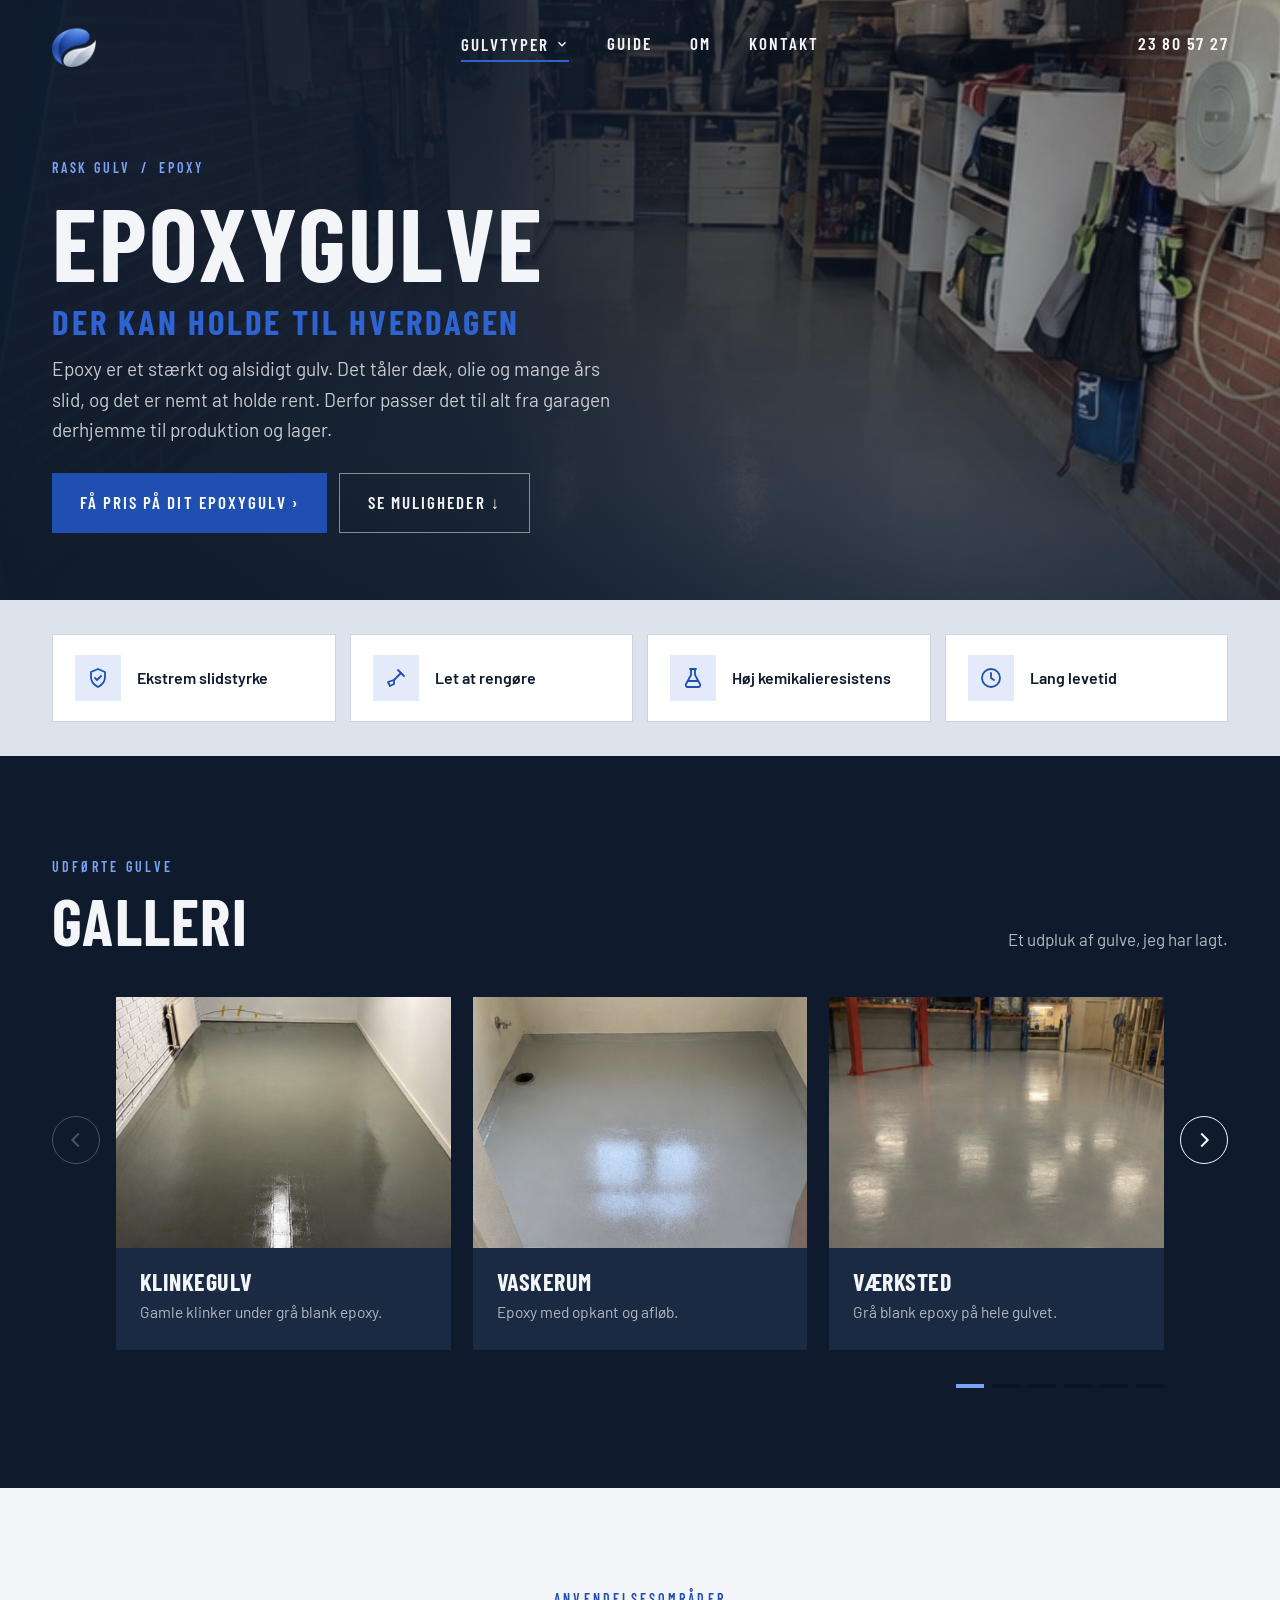
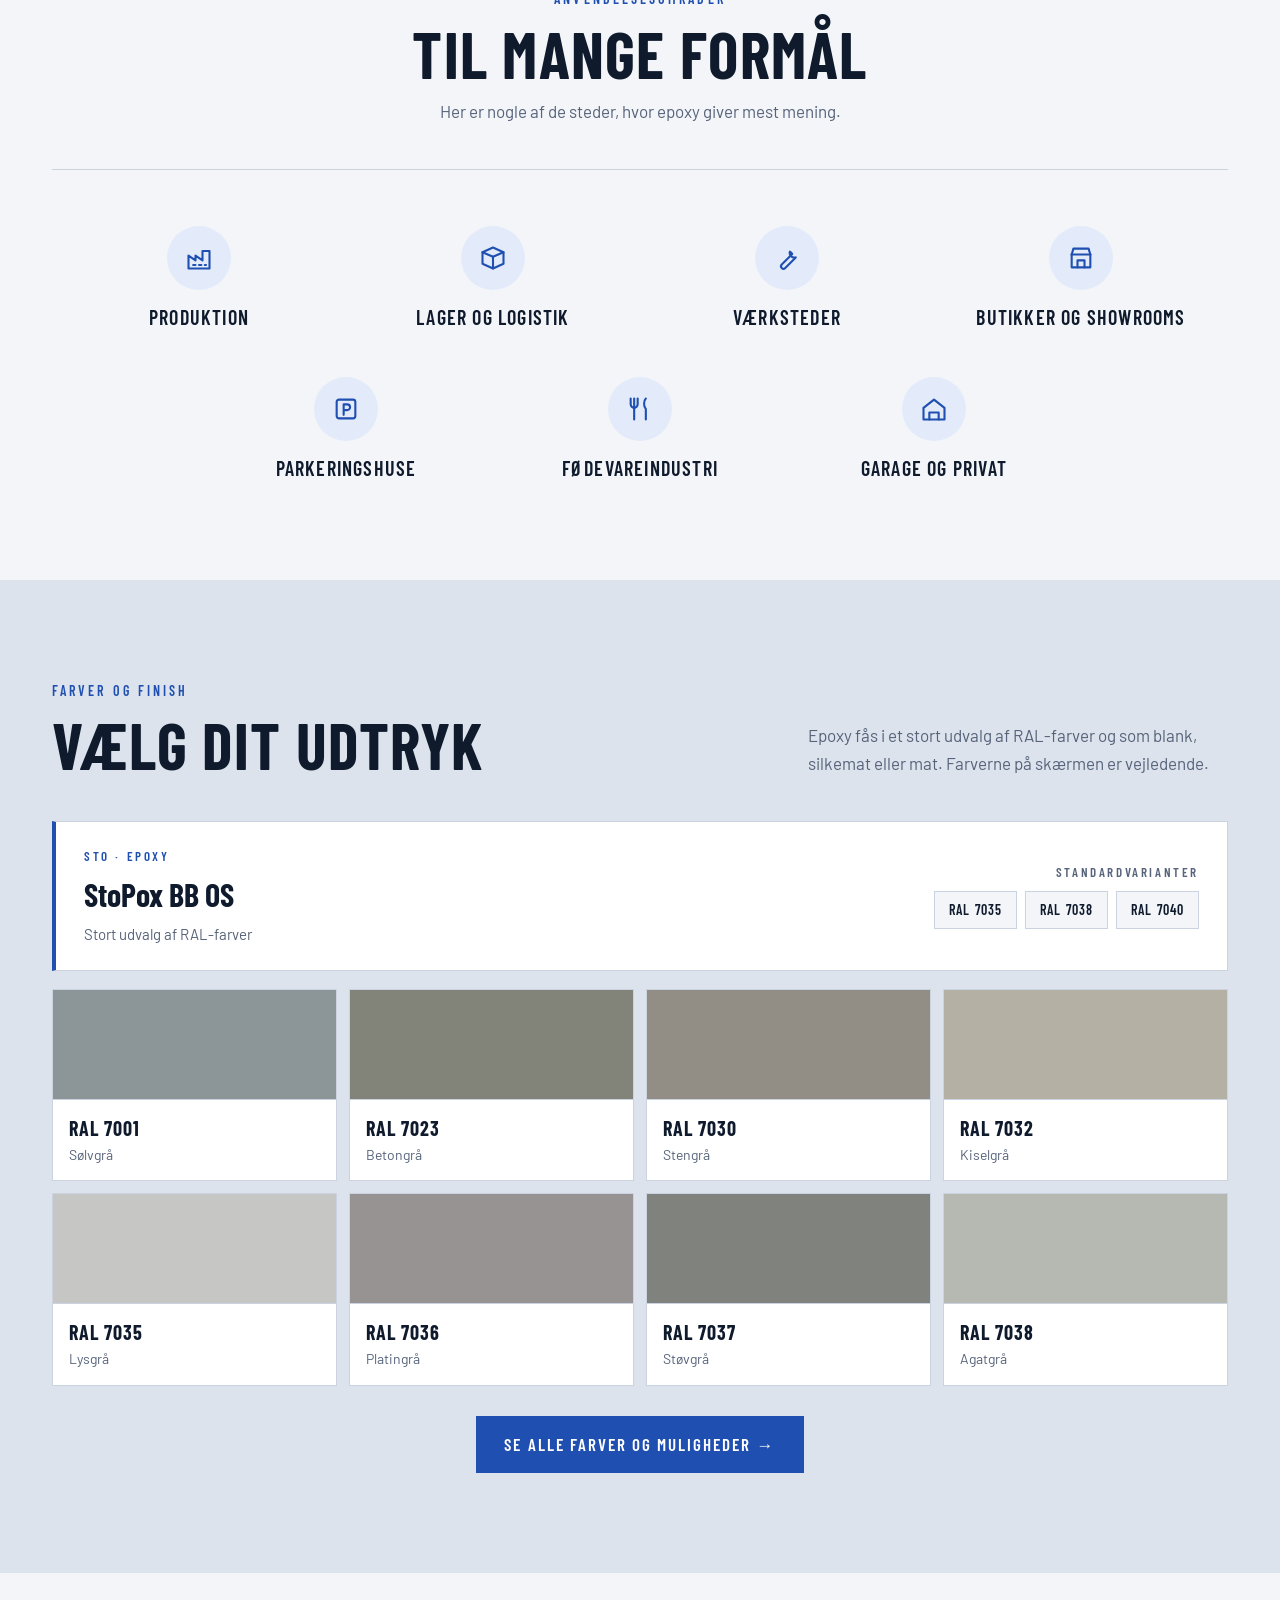
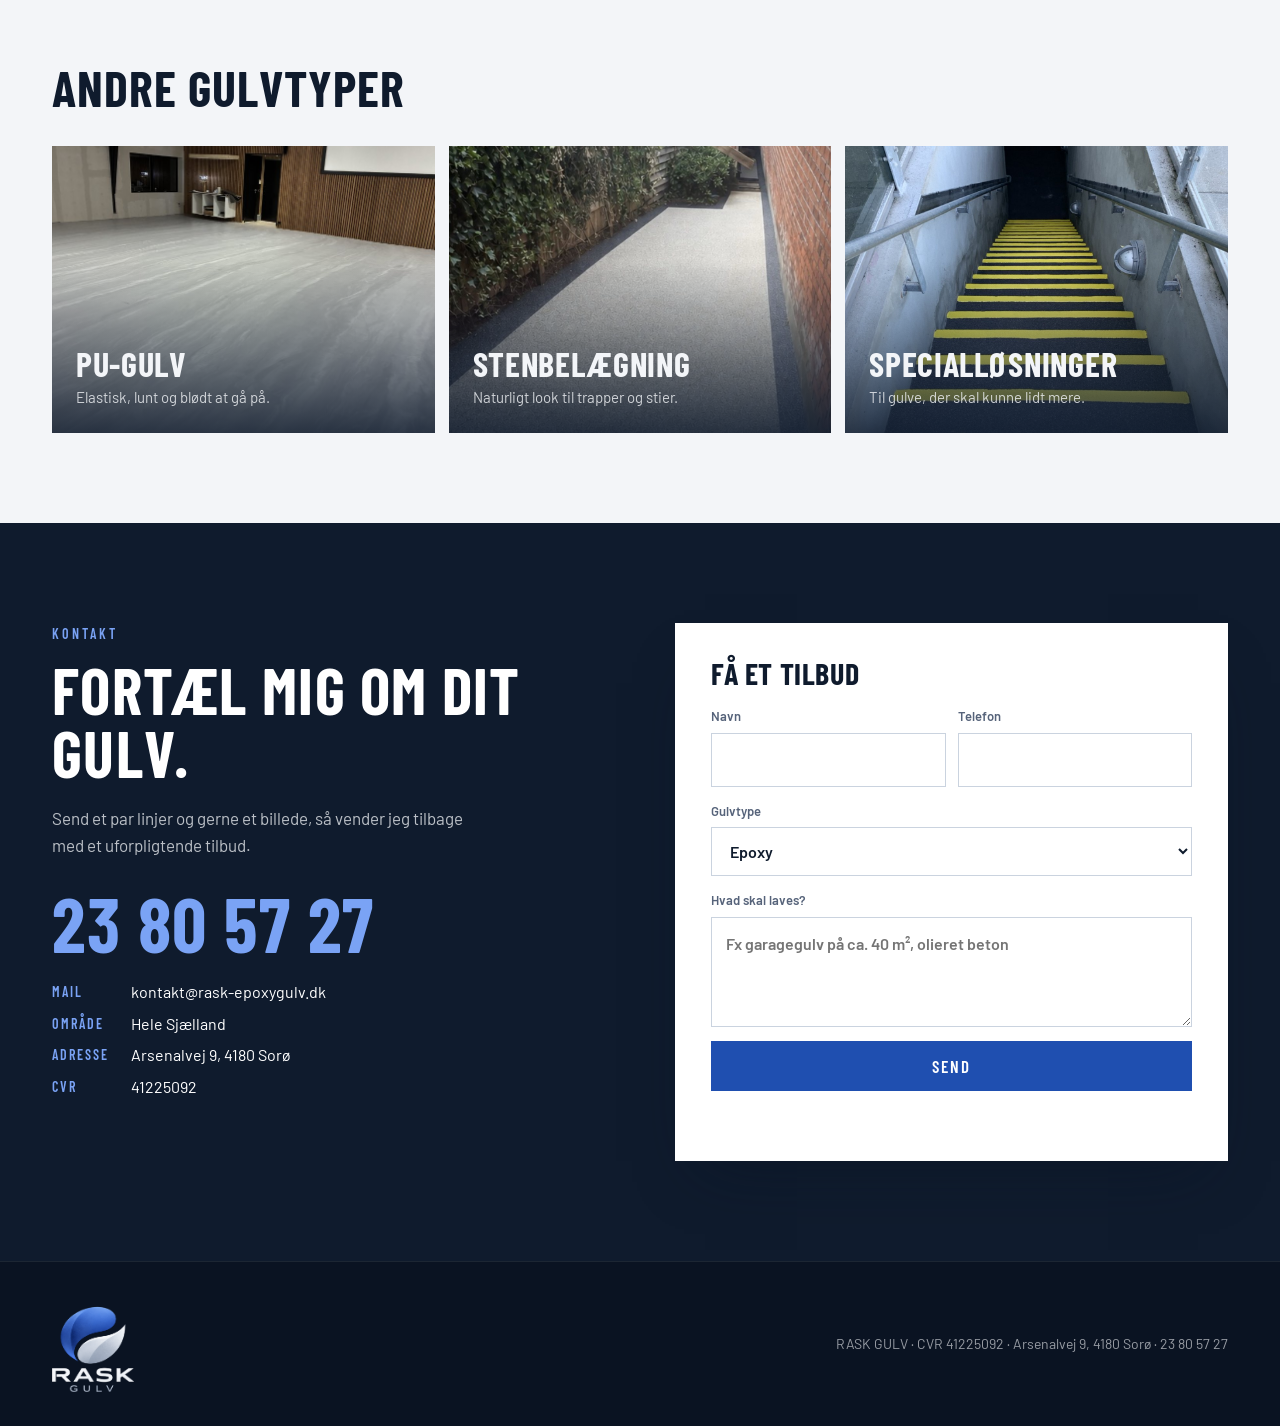
==== epoxy.html @ 0fd966d1 "first commit" ====
<!doctype html>
<html lang="da">
<head>
<meta charset="utf-8">
<meta name="viewport" content="width=device-width, initial-scale=1, viewport-fit=cover">
<title>Epoxy | RASK GULV</title>
<meta name="description" content="Epoxy fra RASK GULV. Hårdt, fugefrit og nemt at holde rent.">
<link rel="preconnect" href="https://fonts.googleapis.com"><link rel="preconnect" href="https://fonts.gstatic.com" crossorigin>
<link rel="stylesheet" href="https://fonts.googleapis.com/css2?family=Barlow+Condensed:wght@500;600;700&family=Barlow:wght@400;500;600;700&display=swap">
<link rel="icon" href="favicon/favicon.ico" sizes="any">
<link rel="icon" type="image/png" href="favicon/favicon.png">
<link rel="apple-touch-icon" href="favicon/apple-touch-icon.png">
<link rel="stylesheet" href="style.css">
</head>
<body id="top">
<header class="phead"><div class="bg" style="background-image:url(img/garage2-efter.jpg);background-position:center 60%"></div><div class="mark"><div class="wrap"><a class="lg" href="index.html" aria-label="RASK GULV, forside"><img src="img/logo-mark.png" alt="RASK GULV"></a>
<nav class="topnav" aria-label="Hovedmenu"><div class="dd"><button class="dd-btn on" aria-expanded="false" aria-haspopup="true">Gulvtyper <svg viewBox="0 0 24 24" width="14" height="14" fill="none" stroke="currentColor" stroke-width="2.4" aria-hidden="true"><path d="M6 9l6 6 6-6"/></svg></button><div class="dd-menu"><a class="on" href="epoxy.html"><span style="background-image:url(img/hero.jpg)"></span><b>Epoxy</b><small>Hårdt, fugefrit og nemt at holde rent.</small></a><a href="pu-gulv.html"><span style="background-image:url(img/pu.jpg)"></span><b>PU-gulv</b><small>Elastisk, lunt og blødt at gå på.</small></a><a href="stenbelaegning.html"><span style="background-image:url(img/st6.jpg)"></span><b>Stenbelægning</b><small>Naturligt look til trapper og stier.</small></a><a href="speciallosninger.html"><span style="background-image:url(img/sp4.jpg)"></span><b>Specialløsninger</b><small>Til gulve, der skal kunne lidt mere.</small></a></div></div><a href="gulvguide.html">Guide</a><a href="om.html">Om</a><a href="kontakt.html">Kontakt</a></nav>
<div class="right"><a class="tel" href="tel:23805727">23 80 57 27</a><button class="burger" aria-label="Åbn menu" aria-expanded="false"><i></i><i></i><i></i></button></div></div></div>
<div class="wrap"><div class="crumb"><a href="index.html">RASK GULV</a><span>/</span><span>Epoxy</span></div>
<h1>Epoxygulve<span>Der kan holde til hverdagen</span></h1>
<p>Epoxy er et stærkt og alsidigt gulv. Det tåler dæk, olie og mange års slid, og det er nemt at holde rent. Derfor passer det til alt fra garagen derhjemme til produktion og lager.</p>
<div class="ctas"><a href="kontakt.html" class="btn btn-rust">Få pris på dit epoxygulv ›</a><a href="#muligheder" class="btn btn-line">Se muligheder ↓</a></div>
</div></header>
<section class="feat"><div class="wrap"><div class="grid"><div class="f"><span class="ico"><svg viewBox="0 0 24 24" fill="none" stroke="currentColor" stroke-width="1.8" stroke-linecap="round" stroke-linejoin="round" aria-hidden="true"><path d="M12 3l7 3v5c0 4.5-3 8-7 10-4-2-7-5.5-7-10V6z"/><path d="M9 12l2 2 4-4"/></svg></span><b>Ekstrem slidstyrke</b></div><div class="f"><span class="ico"><svg viewBox="0 0 24 24" fill="none" stroke="currentColor" stroke-width="1.8" stroke-linecap="round" stroke-linejoin="round" aria-hidden="true"><path d="M14 4l6 6"/><path d="M17 7l-7 7"/><path d="M10 14l-6 2 2 4 4-2z"/></svg></span><b>Let at rengøre</b></div><div class="f"><span class="ico"><svg viewBox="0 0 24 24" fill="none" stroke="currentColor" stroke-width="1.8" stroke-linecap="round" stroke-linejoin="round" aria-hidden="true"><path d="M9 3h6"/><path d="M10 3v6l-5 9a2 2 0 0 0 2 3h10a2 2 0 0 0 2-3l-5-9V3"/><path d="M7.5 15h9"/></svg></span><b>Høj kemikalieresistens</b></div><div class="f"><span class="ico"><svg viewBox="0 0 24 24" fill="none" stroke="currentColor" stroke-width="1.8" stroke-linecap="round" stroke-linejoin="round" aria-hidden="true"><circle cx="12" cy="12" r="9"/><path d="M12 7v5l3 2"/></svg></span><b>Lang levetid</b></div></div></div></section>
<section class="sec dark" data-carousel>
<div class="wrap">
<div class="sec-head"><div><div class="label">Udførte gulve</div><h2>Galleri</h2></div><p>Et udpluk af gulve, jeg har lagt.</p></div>
<div class="carousel"><button class="arr prev side" aria-label="Forrige"><svg viewBox="0 0 24 24" fill="none" stroke="currentColor" stroke-width="2.2" aria-hidden="true"><path d="M15 5l-7 7 7 7"/></svg></button><div class="track"><article class="card"><div class="ph" style="background-image:url(img/ep1.jpg)"></div><div class="body"><h3>Klinkegulv</h3><p>Gamle klinker under grå blank epoxy.</p></div></article><article class="card"><div class="ph" style="background-image:url(img/ep7.jpg)"></div><div class="body"><h3>Vaskerum</h3><p>Epoxy med opkant og afløb.</p></div></article><article class="card"><div class="ph" style="background-image:url(img/ep3.jpg)"></div><div class="body"><h3>Værksted</h3><p>Grå blank epoxy på hele gulvet.</p></div></article><article class="card"><div class="ph" style="background-image:url(img/ep4.jpg)"></div><div class="body"><h3>Servicegrav</h3><p>Blank epoxy helt ind til kanten.</p></div></article><article class="card"><div class="ph" style="background-image:url(img/ep5.jpg)"></div><div class="body"><h3>Mindre rum</h3><p>Lys grå epoxy fra væg til væg.</p></div></article><article class="card"><div class="ph" style="background-image:url(img/ep6.jpg)"></div><div class="body"><h3>Garage</h3><p>Rå beton blev til grå epoxy.</p></div></article><article class="card"><div class="ph" style="background-image:url(img/ep8.jpg)"></div><div class="body"><h3>Værksted</h3><p>Slidt gulv, nu i rød epoxy.</p></div></article><article class="card"><div class="ph" style="background-image:url(img/epoxy-rod.jpg)"></div><div class="body"><h3>Rød epoxy</h3><p>Kraftig farve med nedsænkede riste.</p></div></article></div><button class="arr next side" aria-label="Næste"><svg viewBox="0 0 24 24" fill="none" stroke="currentColor" stroke-width="2.2" aria-hidden="true"><path d="M9 5l7 7-7 7"/></svg></button></div>
<div class="car-nav"><span></span><div class="dots"></div></div>
</div></section>
<section class="sec paper" id="muligheder"><div class="wrap">
<div class="sec-head"><div><div class="label">Anvendelsesområder</div><h2>Til mange formål</h2></div><p>Her er nogle af de steder, hvor epoxy giver mest mening.</p></div>
<div class="uses"><div class="use"><span class="ico"><svg viewBox="0 0 24 24" fill="none" stroke="currentColor" stroke-width="1.8" stroke-linecap="round" stroke-linejoin="round" aria-hidden="true"><path d="M3 21V10l6 4v-4l6 4V6h6v15z"/><path d="M7 18h2M12 18h2M17 18h1"/></svg></span><b>Produktion</b></div><div class="use"><span class="ico"><svg viewBox="0 0 24 24" fill="none" stroke="currentColor" stroke-width="1.8" stroke-linecap="round" stroke-linejoin="round" aria-hidden="true"><path d="M3 7l9-4 9 4v10l-9 4-9-4z"/><path d="M3 7l9 4 9-4"/><path d="M12 11v10"/></svg></span><b>Lager og logistik</b></div><div class="use"><span class="ico"><svg viewBox="0 0 24 24" fill="none" stroke="currentColor" stroke-width="1.8" stroke-linecap="round" stroke-linejoin="round" aria-hidden="true"><path d="M14.5 6.5a4 4 0 0 0 5 5l-9 9a2.1 2.1 0 0 1-3-3l9-9a4 4 0 0 0-2-2z"/></svg></span><b>Værksteder</b></div><div class="use"><span class="ico"><svg viewBox="0 0 24 24" fill="none" stroke="currentColor" stroke-width="1.8" stroke-linecap="round" stroke-linejoin="round" aria-hidden="true"><path d="M4 9l1.5-5h13L20 9"/><path d="M4 9v11h16V9"/><path d="M4 9h16"/><path d="M9 20v-6h6v6"/></svg></span><b>Butikker og showrooms</b></div><div class="use"><span class="ico"><svg viewBox="0 0 24 24" fill="none" stroke="currentColor" stroke-width="1.8" stroke-linecap="round" stroke-linejoin="round" aria-hidden="true"><rect x="4" y="4" width="16" height="16" rx="2"/><path d="M10 17V8h3a2.5 2.5 0 0 1 0 5h-3"/></svg></span><b>Parkeringshuse</b></div><div class="use"><span class="ico"><svg viewBox="0 0 24 24" fill="none" stroke="currentColor" stroke-width="1.8" stroke-linecap="round" stroke-linejoin="round" aria-hidden="true"><path d="M7 3v18"/><path d="M4 3v5a3 3 0 0 0 6 0V3"/><path d="M17 3c-2 2-2 7 0 9v9"/></svg></span><b>Fødevareindustri</b></div><div class="use"><span class="ico"><svg viewBox="0 0 24 24" fill="none" stroke="currentColor" stroke-width="1.8" stroke-linecap="round" stroke-linejoin="round" aria-hidden="true"><path d="M3 11l9-7 9 7v10H3z"/><path d="M8 21v-6h8v6"/></svg></span><b>Garage og privat</b></div></div>
</div></section>
<section class="sec concrete farve-teaser"><div class="wrap">
<div class="sec-head"><div><div class="label">Farver og finish</div><h2>Vælg dit udtryk</h2></div><p>Epoxy fås i et stort udvalg af RAL-farver og som blank, silkemat eller mat. Farverne på skærmen er vejledende.</p></div>
<div class="sysbox"><div><small>Sto · epoxy</small><h4>StoPox BB OS</h4><p>Stort udvalg af RAL-farver</p></div><div class="sysbox-r"><small>Standardvarianter</small><div class="chips"><span class="pill">RAL 7035</span><span class="pill">RAL 7038</span><span class="pill">RAL 7040</span></div></div></div><div class="ral"><div class="rc"><span style="background:#8C9597"></span><b>RAL 7001</b><small>Sølvgrå</small></div><div class="rc"><span style="background:#82847A"></span><b>RAL 7023</b><small>Betongrå</small></div><div class="rc"><span style="background:#928E86"></span><b>RAL 7030</b><small>Stengrå</small></div><div class="rc"><span style="background:#B4B0A3"></span><b>RAL 7032</b><small>Kiselgrå</small></div><div class="rc"><span style="background:#C6C7C4"></span><b>RAL 7035</b><small>Lysgrå</small></div><div class="rc"><span style="background:#979392"></span><b>RAL 7036</b><small>Platingrå</small></div><div class="rc"><span style="background:#80827E"></span><b>RAL 7037</b><small>Støvgrå</small></div><div class="rc"><span style="background:#B6B8B2"></span><b>RAL 7038</b><small>Agatgrå</small></div></div>
<div class="more-wrap"><a class="btn btn-rust" href="gulvguide.html#f-epoxy">Se alle farver og muligheder →</a></div>
</div></section>
<section class="others"><div class="wrap"><h2>Andre gulvtyper</h2><div class="tgrid"><a class="t" href="pu-gulv.html"><div class="bg" style="background-image:url(img/pu.jpg)"></div><h3>PU-gulv</h3><p>Elastisk, lunt og blødt at gå på.</p></a><a class="t" href="stenbelaegning.html"><div class="bg" style="background-image:url(img/st6.jpg)"></div><h3>Stenbelægning</h3><p>Naturligt look til trapper og stier.</p></a><a class="t" href="speciallosninger.html"><div class="bg" style="background-image:url(img/sp4.jpg)"></div><h3>Specialløsninger</h3><p>Til gulve, der skal kunne lidt mere.</p></a></div></div></section>
<section class="contact" id="kontakt">
  <div class="wrap">
    <div>
      <div class="label">Kontakt</div>
      <h2>Fortæl mig om dit gulv.</h2>
      <p style="color:var(--muted);max-width:440px">Send et par linjer og gerne et billede, så vender jeg tilbage med et uforpligtende tilbud.</p>
      <a class="phone" href="tel:23805727">23 80 57 27</a>
      <dl>
        <dt>Mail</dt><dd>kontakt@rask-epoxygulv.dk</dd>
        <dt>Område</dt><dd>Hele Sjælland</dd>
        <dt>Adresse</dt><dd>Arsenalvej 9, 4180 Sorø</dd>
        <dt>CVR</dt><dd>41225092</dd>
      </dl>
    </div>
    <form data-demo>
<h3>Få et tilbud</h3>
<div class="row"><label for="f-n">Navn<input id="f-n" autocomplete="name"></label><label for="f-t">Telefon<input id="f-t" type="tel" autocomplete="tel"></label></div>
<label for="f-g">Gulvtype<select id="f-g"><option>Epoxy</option><option>PU-gulv</option><option>Stenbelægning</option><option>Specialløsning</option><option>Ved ikke endnu</option></select></label>
<label for="f-d">Hvad skal laves?<textarea id="f-d" placeholder="Fx garagegulv på ca. 40 m², olieret beton"></textarea></label>
<button class="btn btn-rust" type="submit">Send</button>
<p class="note" aria-live="polite" style="font-size:14px;color:var(--rust);min-height:20px"></p>
</form>
  </div>
</section><div class="lb" hidden><button type="button" class="lb-x" aria-label="Luk">×</button><figure><img alt=""><figcaption></figcaption></figure></div>
<footer><div class="wrap"><a href="#top" aria-label="Til toppen"><img src="img/logo-full.png" alt="RASK GULV"></a><span>RASK GULV · CVR 41225092 · Arsenalvej 9, 4180 Sorø · 23 80 57 27</span></div></footer>
<script src="script.js"></script>
</body>
</html>
---- style.css ----
:root{
  --graphite:#0F1B2D; --graphite-2:#1A2A42; --concrete:#DCE3EC; --paper:#F3F5F8;
  --rust:#1F4FB0; --rust-2:#7AA3F5; --ink:#0F1B2D; --muted:#56637A; --line:#CAD3DF;
  --display:"Barlow Condensed","Arial Narrow",sans-serif; --sans:"Barlow",system-ui,-apple-system,sans-serif;
}
*{box-sizing:border-box;margin:0;padding:0}
html{scroll-behavior:smooth}
body{font-family:var(--sans);color:var(--ink);background:var(--paper);line-height:1.6;font-size:17px;-webkit-font-smoothing:antialiased}
a{color:inherit;text-decoration:none}
img{display:block;max-width:100%}
.wrap{max-width:1240px;margin:0 auto;padding-inline:32px}
.label{font-family:var(--display);font-weight:600;font-size:14px;letter-spacing:.22em;text-transform:uppercase;color:var(--rust)}
h1,h2,h3{font-family:var(--display);font-weight:700;text-transform:uppercase;letter-spacing:.02em;line-height:.98}
h2{font-size:clamp(40px,5vw,64px)}
.btn{display:inline-flex;align-items:center;gap:10px;padding:15px 28px;font-family:var(--display);font-weight:600;font-size:17px;letter-spacing:.12em;text-transform:uppercase;border:0;cursor:pointer;transition:background .2s,transform .2s}
.btn:hover{transform:translateY(-2px)}
.btn-rust{background:var(--rust);color:#fff}
.btn-rust:hover{background:#173F8F}
.btn-line{border:1.5px solid rgba(243,245,248,.5);color:var(--paper)}
.btn-dark{background:var(--graphite);color:var(--paper)}

/* HERO */
.mark{position:absolute;top:26px;left:0;right:0;z-index:5}
.mark .wrap{display:flex;justify-content:space-between;align-items:center}
.mark img{height:46px;width:auto}
.mark a.tel{color:var(--paper);font-family:var(--display);font-weight:600;font-size:18px;letter-spacing:.08em}
.hero{position:relative;min-height:720px;height:92vh;max-height:900px;background:var(--graphite);color:var(--paper);display:flex;align-items:flex-end;overflow:hidden}
.hero .bg{position:absolute;inset:0;background:url(img/hero.jpg) center 60%/cover}
.hero::after{content:"";position:absolute;inset:0;background:linear-gradient(0deg,rgba(15,27,45,.95) 0%,rgba(15,27,45,.55) 45%,rgba(15,27,45,.35) 100%)}
.hero>.wrap{position:relative;z-index:2;width:100%;padding-block:0 80px;display:grid;grid-template-columns:auto 1fr;gap:56px;align-items:end}
.hero .logo{width:210px;height:auto}
.hero h1{font-size:clamp(46px,6.2vw,88px);max-width:760px}
.hero h1 span{color:var(--rust-2)}
.hero p{margin:18px 0 32px;font-size:19px;color:rgba(243,245,248,.8);max-width:520px}
.ctas{display:flex;gap:12px;flex-wrap:wrap}

/* GULVTYPER */
.types{padding-block:100px 90px}
.types .head{display:flex;justify-content:space-between;align-items:end;gap:30px;margin-bottom:44px}
.types .head p{max-width:380px;color:var(--muted)}
.tgrid{display:grid;grid-template-columns:repeat(4,1fr);gap:14px}
.t{position:relative;aspect-ratio:3/4;overflow:hidden;background:var(--graphite-2);color:var(--paper);display:flex;flex-direction:column;justify-content:flex-end;padding:24px}
.t .bg{position:absolute;inset:0;background-size:cover;background-position:center;transition:transform .6s}
.t:hover .bg{transform:scale(1.05)}
.t::after{content:"";position:absolute;inset:0;background:linear-gradient(0deg,rgba(15,27,45,.85),rgba(15,27,45,0) 60%)}
.t>*:not(.bg){position:relative;z-index:2}
.t .n{font-family:var(--display);font-weight:600;color:var(--rust-2);font-size:15px;letter-spacing:.12em;margin-bottom:6px}
.t h3{font-size:34px}
.t p{font-size:15px;opacity:.8;margin-top:4px}
.t.missing{background:var(--graphite-2)}
.t.missing .flag{position:absolute;top:18px;left:18px;font-size:12px;font-weight:700;letter-spacing:.1em;text-transform:uppercase;color:var(--rust-2);border:1px solid var(--rust-2);padding:4px 8px}

/* FØR / EFTER */
.ba{background:var(--graphite);color:var(--paper);padding-block:100px}
.ba .head{display:flex;justify-content:space-between;align-items:end;gap:30px;margin-bottom:40px;flex-wrap:wrap}
.tabs{display:flex;gap:6px}
.tabs button{font-family:var(--display);font-weight:600;font-size:16px;letter-spacing:.12em;text-transform:uppercase;background:none;border:1.5px solid rgba(243,245,248,.25);color:var(--paper);padding:10px 20px;cursor:pointer}
.tabs button.on{background:var(--rust);border-color:var(--rust)}
.slider{position:relative;aspect-ratio:4/3;max-height:640px;width:100%;overflow:hidden;user-select:none;background:#111}
.slider img{position:absolute;inset:0;width:100%;height:100%;object-fit:cover}
.slider .after{clip-path:inset(0 0 0 var(--x,50%))}
.slider .bar{position:absolute;top:0;bottom:0;left:var(--x,50%);width:2px;background:var(--paper);transform:translateX(-1px);pointer-events:none}
.slider .knob{position:absolute;top:50%;left:var(--x,50%);width:54px;height:54px;border-radius:50%;background:var(--paper);transform:translate(-50%,-50%);display:grid;place-items:center;color:var(--graphite);pointer-events:none;font-weight:700}
.slider input{position:absolute;inset:0;width:100%;height:100%;opacity:0;cursor:ew-resize;margin:0}
.slider .tag{position:absolute;top:18px;font-family:var(--display);font-weight:600;letter-spacing:.18em;font-size:15px;background:rgba(15,27,45,.75);padding:6px 14px}
.slider .tag.l{left:18px}.slider .tag.r{right:18px;background:var(--rust)}
.ba .cap{display:flex;justify-content:space-between;gap:20px;margin-top:20px;color:rgba(243,245,248,.75);flex-wrap:wrap}
.ba .cap b{font-family:var(--display);font-size:22px;letter-spacing:.06em;text-transform:uppercase;color:var(--paper);font-weight:600}

/* OM */
.about{padding-block:110px}
.about .wrap{display:grid;grid-template-columns:1fr 1.1fr;gap:80px;align-items:center;max-width:1100px}
.about .photo{aspect-ratio:4/5;background:repeating-linear-gradient(135deg,#E6E3DD 0 14px,#DEDAD3 14px 28px);display:grid;place-items:center;color:var(--muted);font-weight:600;font-size:14px;letter-spacing:.1em;text-transform:uppercase}
.about h2{margin:14px 0 24px}
.about p{color:var(--muted);margin-bottom:16px;max-width:520px}
.about .close{font-family:var(--display);font-weight:600;font-size:26px;text-transform:uppercase;letter-spacing:.04em;color:var(--ink);margin-top:26px}

/* KONTAKT */
.contact{background:var(--concrete);padding-block:100px}
.contact .wrap{display:grid;grid-template-columns:1fr 1fr;gap:70px;align-items:start}
.contact h2{margin:14px 0 20px}
.contact .phone{display:block;font-family:var(--display);font-weight:700;font-size:clamp(48px,6vw,76px);color:var(--rust);letter-spacing:.02em;line-height:1;margin:26px 0 18px;user-select:all}
.contact dl{display:grid;grid-template-columns:auto 1fr;gap:6px 22px;font-size:16px}
.contact dt{font-family:var(--display);font-weight:600;letter-spacing:.14em;text-transform:uppercase;color:var(--muted);font-size:14px;padding-top:2px}
form{background:var(--paper);padding:36px;display:grid;gap:14px}
form h3{font-size:30px;margin-bottom:4px}
.row{display:grid;grid-template-columns:1fr 1fr;gap:12px}
label{font-size:13px;font-weight:600;display:grid;gap:6px;color:var(--muted)}
input,select,textarea{font:inherit;font-size:16px;padding:13px 14px;border:1.5px solid var(--line);background:#fff;color:var(--ink);border-radius:0}
textarea{min-height:110px;resize:vertical}
form .btn{justify-content:center}

footer{background:var(--graphite);color:rgba(243,245,248,.6);padding-block:34px;font-size:14px}
footer .wrap{display:flex;justify-content:space-between;align-items:center;gap:20px;flex-wrap:wrap}
footer img{height:54px;width:auto}

@media (max-width:980px){
  .hero .wrap{grid-template-columns:1fr;gap:28px}
  .hero .logo{width:140px}
  .tgrid{grid-template-columns:1fr 1fr}
  .about .wrap,.contact .wrap{grid-template-columns:1fr;gap:44px}
  .types .head{flex-direction:column;align-items:start}
}
@media (max-width:600px){
  .wrap{padding-inline:18px}
  .mark img{height:36px}
  .hero{min-height:640px}
  .tgrid{grid-template-columns:1fr}
  .t{aspect-ratio:16/10}
  .types,.ba,.about,.contact{padding-block:70px}
  .row{grid-template-columns:1fr}
  form{padding:24px}
}

/* ---- delt: knapper/fokus ---- */
a:focus-visible,button:focus-visible,input:focus-visible,select:focus-visible,textarea:focus-visible{outline:2px solid var(--rust-2);outline-offset:3px}
.btn-line-dark{border:1.5px solid var(--graphite);color:var(--graphite)}
.t{color:var(--paper)}

/* ---- sidehoved (undersider) ---- */
.phead{position:relative;min-height:520px;background:var(--graphite);color:var(--paper);display:flex;align-items:flex-end;overflow:hidden}
.phead .bg{position:absolute;inset:0;background-size:cover;background-position:center}
.phead::after{content:"";position:absolute;inset:0;background:linear-gradient(0deg,rgba(15,27,45,.92) 0%,rgba(15,27,45,.45) 55%,rgba(15,27,45,.35) 100%)}
.phead>.wrap{position:relative;z-index:2;width:100%;padding-block:170px 70px}
.crumb{font-family:var(--display);font-weight:600;font-size:14px;letter-spacing:.2em;text-transform:uppercase;color:var(--rust-2);display:flex;gap:10px;margin-bottom:14px}
.crumb a:hover{text-decoration:underline}
.phead h1{font-size:clamp(52px,7vw,96px)}
.phead p{margin-top:14px;font-size:19px;color:rgba(243,245,248,.8);max-width:540px}

/* ---- intro ---- */
.intro{padding-block:100px 80px}
.intro .wrap{display:grid;grid-template-columns:1.1fr 1fr;gap:80px;align-items:start}
.intro .lead{font-size:clamp(21px,2vw,25px);line-height:1.5;color:var(--ink);max-width:560px}
.list{list-style:none;border-top:1px solid var(--line)}
.list li{display:flex;justify-content:space-between;gap:16px;padding:17px 0;border-bottom:1px solid var(--line);font-family:var(--display);font-weight:600;font-size:21px;letter-spacing:.04em;text-transform:uppercase}
.list li span{font-family:var(--sans);font-weight:500;text-transform:none;letter-spacing:0;font-size:15.5px;color:var(--muted);text-align:right;padding-top:3px}

/* ---- før/efter par ---- */
.pairs{display:grid;grid-template-columns:1fr 1fr;gap:22px}
.pair{background:var(--graphite-2);color:var(--paper)}
.pair .imgs{display:grid;grid-template-columns:1fr 1fr;gap:3px;aspect-ratio:4/3}
.pair figure{position:relative;overflow:hidden;margin:0}
.pair img{width:100%;height:100%;object-fit:cover}
.pair figcaption{position:absolute;top:12px;left:12px;font-family:var(--display);font-weight:600;font-size:13px;letter-spacing:.18em;background:rgba(15,27,45,.78);padding:4px 10px}
.pair figure:last-child figcaption{background:var(--rust)}
.pair .txt{padding:18px 22px 22px}
.pair b{display:block;font-family:var(--display);font-weight:600;font-size:22px;letter-spacing:.05em;text-transform:uppercase}
.pair span{font-size:15px;color:rgba(243,245,248,.7)}
.more-work{margin-top:70px}
.more-work h3{font-size:30px;margin-bottom:24px}
.section-light .pair{background:var(--graphite)}
.pairs-sec{padding-block:0 100px}
.pairs-sec h2{margin-bottom:34px;font-size:clamp(34px,4vw,50px)}

/* ---- galleri ---- */
.gallery{padding-block:0 100px}
.gal{display:grid;grid-template-columns:repeat(3,1fr);grid-auto-rows:clamp(240px,26vw,380px);gap:14px}
.gal figure{position:relative;overflow:hidden;margin:0;background:var(--concrete)}
.gal img{width:100%;height:100%;object-fit:cover;transition:transform .6s}
.gal figure:hover img{transform:scale(1.04)}
.gal figcaption{position:absolute;left:0;right:0;bottom:0;padding:34px 16px 14px;background:linear-gradient(0deg,rgba(15,27,45,.8),transparent);color:var(--paper);font-family:var(--display);font-weight:600;font-size:15px;letter-spacing:.14em;text-transform:uppercase}
.gal.n1{grid-template-columns:1fr;grid-auto-rows:clamp(300px,45vw,560px)}
.gal.n2{grid-template-columns:1fr 1fr}

/* ---- CTA-bånd ---- */
.band{background:var(--graphite);color:var(--paper);padding-block:90px;text-align:center}
.band p{margin:16px auto 32px;color:rgba(243,245,248,.75);max-width:460px}
.band .ctas{justify-content:center}

/* ---- andre typer ---- */
.others{padding-block:90px}
.others h2{margin-bottom:34px;font-size:clamp(34px,4vw,50px)}
.others .tgrid{grid-template-columns:repeat(3,1fr)}
.others .t{aspect-ratio:4/3}

/* ---- om-side ---- */
.bio{padding-block:110px}
.bio .wrap{display:grid;grid-template-columns:1fr 1.15fr;gap:80px;align-items:start;max-width:1120px}
.bio .photo{aspect-ratio:4/5;background:url(img/dannie.jpg) center 30%/cover}
.bio .big{font-family:var(--display);font-weight:700;text-transform:uppercase;font-size:clamp(40px,4.4vw,58px);line-height:.98;margin-bottom:28px}
.bio p{color:var(--muted);margin-bottom:16px;max-width:540px}
.bio .quote{border-left:3px solid var(--rust);padding:6px 0 6px 22px;margin:30px 0;color:var(--ink);font-size:19px;max-width:520px}
.bio .sig{font-family:var(--display);font-weight:700;font-size:24px;text-transform:uppercase;letter-spacing:.04em;margin-top:24px}
.bio .role{font-size:14px;color:var(--muted);letter-spacing:.06em}
.values{background:var(--concrete);padding-block:90px}
.values .grid{display:grid;grid-template-columns:repeat(3,1fr);gap:0}
.val{padding:6px 36px;border-left:1px solid var(--line)}
.val:first-child{border-left:0;padding-left:0}
.val h3{font-size:28px;margin-bottom:10px}
.val p{color:var(--muted);font-size:16px}
.about .btn{margin-top:22px}

@media (max-width:980px){
  .intro .wrap,.bio .wrap{grid-template-columns:1fr;gap:44px}
  .pairs{grid-template-columns:1fr}
  .gal{grid-template-columns:1fr 1fr}
  .others .tgrid{grid-template-columns:1fr 1fr 1fr}
  .bio .photo{max-width:420px}
}
@media (max-width:640px){
  .phead{min-height:420px}
  .phead>.wrap{padding-block:120px 44px}
  .intro,.bio,.values,.band,.others{padding-block:70px}
  .list li{flex-direction:column;gap:2px}
  .list li span{text-align:left}
  .gal,.gal.n2{grid-template-columns:1fr;grid-auto-rows:360px}
  .others .tgrid{grid-template-columns:1fr}
  .values .grid{grid-template-columns:1fr;gap:30px}
  .val{border-left:0;padding:0}
}
@media (prefers-reduced-motion:reduce){html{scroll-behavior:auto}*{transition:none!important}}

/* ===== v3: sektioner, karruseller, undersider ===== */
.sec{padding-block:100px}
.sec.paper{background:var(--paper)}
.sec.concrete{background:var(--concrete)}
.sec.dark{background:var(--graphite);color:var(--paper)}
.sec.dark .label{color:var(--rust-2)}
.sec-head{display:flex;justify-content:space-between;align-items:end;gap:30px;margin-bottom:44px;flex-wrap:wrap}
.sec-head p{max-width:420px;color:var(--muted)}
.sec.dark .sec-head p{color:rgba(243,245,248,.72)}
.sec-head h2{margin-top:12px}

/* karrusel */
.carousel{position:relative}
.track{display:flex;gap:22px;overflow-x:auto;scroll-snap-type:x mandatory;scroll-behavior:smooth;scrollbar-width:none;padding-bottom:4px}
.track::-webkit-scrollbar{display:none}
.card{flex:0 0 calc((100% - 44px)/3);scroll-snap-align:start;background:#fff;color:var(--ink);display:flex;flex-direction:column}
.sec.dark .card{background:var(--graphite-2);color:var(--paper)}
.card .ph{aspect-ratio:4/3;background-size:cover;background-position:center}
.card .body{padding:22px 24px 26px}
.card h3{font-size:24px;margin-bottom:6px}
.card p{font-size:15.5px;color:var(--muted)}
.sec.dark .card p{color:rgba(243,245,248,.7)}
.car-nav{display:flex;align-items:center;justify-content:space-between;gap:20px;margin-top:30px}
.arrows{display:flex;gap:8px}
.arr{width:48px;height:48px;border:1.5px solid currentColor;background:none;color:inherit;cursor:pointer;display:grid;place-items:center;transition:background .2s,color .2s}
.arr:hover:not(:disabled){background:var(--rust);border-color:var(--rust);color:#fff}
.arr:disabled{opacity:.25;cursor:default}
.arr svg{width:22px;height:22px}
.dots{display:flex;gap:8px}
.dots button{width:28px;height:4px;border:0;background:currentColor;opacity:.25;cursor:pointer;padding:0}
.dots button.on{opacity:1;background:var(--rust)}
.sec.dark .dots button.on{background:var(--rust-2)}
.link-more{font-family:var(--display);font-weight:600;font-size:17px;letter-spacing:.12em;text-transform:uppercase;color:var(--rust);display:inline-flex;gap:8px;align-items:center}
.sec.dark .link-more{color:var(--rust-2)}
.link-more:hover{text-decoration:underline}

/* topbar på undersider */
.topbar{background:var(--paper);border-bottom:1px solid var(--line)}
.topbar .wrap{display:flex;justify-content:space-between;align-items:center;padding-block:18px;gap:20px}
.topbar img{height:42px;width:auto}
.topbar .right{display:flex;align-items:center;gap:22px}
.topbar .tel{font-family:var(--display);font-weight:600;font-size:18px;letter-spacing:.06em}
.topbar .btn{padding:11px 20px;font-size:15px}

/* underside-hoved */
.shead{background:var(--paper);padding-block:70px 60px}
.shead .crumb{color:var(--rust)}
.shead h1{font-size:clamp(52px,7.4vw,108px);line-height:.92}
.shead h1 span{display:block;color:var(--rust)}
.shead p{margin:24px 0 30px;font-size:20px;color:var(--muted);max-width:640px}
.shead .ctas .btn-line{border-color:var(--rust);color:var(--rust)}
.band-img{height:clamp(260px,38vw,480px);background-size:cover;background-position:center}

/* fordele-bånd */
.feat{background:var(--graphite);color:var(--paper);padding-block:28px}
.feat .grid{display:grid;grid-template-columns:repeat(4,1fr);gap:14px}
.feat .f{display:flex;align-items:center;gap:16px;padding:20px 22px;border:1px solid rgba(243,245,248,.12);background:var(--graphite-2)}
.feat .f b{font-weight:600;font-size:16px;line-height:1.3}
.ico{flex:none;width:46px;height:46px;display:grid;place-items:center;background:rgba(31,79,176,.14);color:var(--rust)}
.feat .ico{background:rgba(94,142,230,.14);color:var(--rust-2)}
.ico svg{width:24px;height:24px}

/* anvendelsesområder */
.uses{display:grid;grid-template-columns:repeat(2,1fr);gap:14px}
.use{display:flex;align-items:center;gap:18px;padding:22px 24px;background:#fff;border:1px solid var(--line)}
.use b{font-weight:600;font-size:17px}
.systems{display:grid;gap:14px}
.sys{display:flex;align-items:center;gap:24px;padding:28px 30px;background:#fff;border:1px solid var(--line)}
.sys .ico{width:58px;height:58px}
.sys .ico svg{width:30px;height:30px}
.sys small{display:block;font-family:var(--display);font-weight:600;font-size:13px;letter-spacing:.18em;text-transform:uppercase;color:var(--rust)}
.sys h3{font-size:30px;margin:2px 0 4px}
.sys p{color:var(--muted);font-size:16px}
.sec.dark .pair{background:var(--graphite-2)}
.pairs-note{color:rgba(243,245,248,.7)}

@media (max-width:980px){
  .card{flex-basis:calc((100% - 22px)/2)}
  .feat .grid{grid-template-columns:1fr 1fr}
}
@media (max-width:640px){
  .sec{padding-block:70px}
  .card{flex-basis:86%}
  .track{gap:14px}
  .feat .grid,.uses{grid-template-columns:1fr}
  .topbar .tel{display:none}
  .topbar img{height:34px}
  .shead{padding-block:44px 40px}
  .sys{flex-direction:column;align-items:flex-start;gap:14px;padding:22px}
}
.hero .label,.ba .label,.band .label{color:var(--rust-2)}
.band{background:var(--rust)}
.band p{color:rgba(255,255,255,.85)}
.band .btn-rust{background:#fff;color:var(--rust)}
.band .btn-rust:hover{background:#E8EEFA}

/* ===== v4: harmoni ===== */
.ico{background:#E3EBFA;color:var(--rust)}
.feat .ico{background:rgba(122,163,245,.16);color:var(--rust-2)}
.use,.sys{border-color:var(--line)}
.use:hover,.sys:hover{border-color:var(--rust)}
.sec.concrete .card{background:#fff}
.tabs button.on,.dots button.on{background:var(--rust)}
footer{background:#0A1322}
/* kontakt i blå */
.contact{background:var(--rust);color:#fff}
.contact .label{color:#BFD2FA}
.contact h2{color:#fff}
.contact>.wrap>div>p{color:rgba(255,255,255,.82)!important}
.contact .phone{color:#fff}
.contact dt{color:#BFD2FA}
.contact dd{color:#fff}
.contact form{background:#fff;box-shadow:0 30px 60px -30px rgba(10,19,34,.55)}
.contact form h3{color:var(--ink)}
.band{background:var(--graphite)}
.band .btn-rust{background:var(--rust);color:#fff}
.band .btn-rust:hover{background:#173F8F}
.band p{color:rgba(243,245,248,.75)}
.sec.dark+.band{border-top:1px solid rgba(243,245,248,.1)}
.about .btn-dark,.btn-dark{background:var(--graphite)}
.hero::after{background:linear-gradient(0deg,rgba(15,27,45,.95) 0%,rgba(15,27,45,.55) 45%,rgba(15,27,45,.3) 100%)}
.shead{border-bottom:4px solid var(--rust)}
.sec.dark+.band,.band{background:var(--graphite)}
.sec.dark+.band,.band{background:var(--rust)}
.band p{color:rgba(255,255,255,.85)}
.band .btn-rust{background:#fff;color:var(--rust)}
.band .btn-rust:hover{background:#E3EBFA}
/* v5 */
.hero h1 span{color:var(--rust)}
.contact{background:var(--graphite);color:var(--paper)}
.contact .label,.contact dt{color:var(--rust-2)}
.contact>.wrap>div>p{color:rgba(243,245,248,.75)!important}
.contact .phone{color:var(--rust-2)}
.contact form .btn-rust{background:var(--rust);color:#fff}
footer{border-top:1px solid rgba(243,245,248,.08)}
.band{background:var(--graphite)}
.band.steel{background:var(--concrete);color:var(--ink)}
.band.steel p{color:var(--muted)}
.band .btn-rust,.band.steel .btn-rust{background:var(--rust);color:#fff}
.band .btn-rust:hover{background:#173F8F}
.band p{color:rgba(243,245,248,.75)}
/* v6: undersider som forsiden */
.phead h1 span{display:block;color:var(--rust)}
.phead p{max-width:600px}
.phead .ctas{margin-top:28px}
.phead{min-height:600px}
.feat{background:var(--concrete);color:var(--ink);padding-block:34px}
.feat .f{background:#fff;border:1px solid var(--line)}
.feat .ico{background:#E3EBFA;color:var(--rust)}
.others{background:var(--concrete)}
.bio{background:var(--paper)}
.values{background:var(--concrete)}
.contact.light{background:var(--paper);color:var(--ink)}
.contact.light .label,.contact.light dt{color:var(--rust)}
.contact.light>.wrap>div>p{color:var(--muted)!important}
.contact.light .phone{color:var(--rust)}
.contact.light h2{color:var(--ink)}
.contact.light dd{color:var(--ink)}
.contact.light form{border:1px solid var(--line)}
.phead::after,.hero::after{background:linear-gradient(90deg,rgba(15,27,45,.97) 0%,rgba(15,27,45,.9) 38%,rgba(15,27,45,.45) 75%,rgba(15,27,45,.3) 100%),linear-gradient(0deg,rgba(15,27,45,.7) 0%,transparent 45%)}
.phead h1 span,.hero h1 span{color:#2E63D1}
.phead .crumb{color:var(--rust-2)}
/* hero A */
.hero.hA{height:auto;min-height:760px;max-height:none;align-items:center;justify-content:center;text-align:center;padding-block:140px 110px}
.hero.hA::after{background:radial-gradient(ellipse at center,rgba(15,27,45,.72) 0%,rgba(15,27,45,.92) 72%)}
.hA .in{position:relative;z-index:2;max-width:780px;padding-inline:24px;margin:0 auto}
.hA .brand{display:flex;flex-direction:column;align-items:center;gap:30px;margin:0}
.hA .sph{width:clamp(120px,13vw,180px);height:auto}
.hA .wm{width:clamp(280px,40vw,560px);height:auto}
.hA .sub{display:flex;align-items:center;justify-content:center;gap:22px;margin-top:34px;font-family:var(--display);font-weight:700;font-size:clamp(18px,2.1vw,27px);letter-spacing:.3em;text-transform:uppercase;color:#9DBBF8}
.hA .sub:before,.hA .sub:after{content:"";width:60px;height:2px;background:#2E63D1;flex:none}
.hA p{margin:28px auto 36px;max-width:560px;font-size:18px;color:rgba(243,245,248,.8)}
.hA .ctas{justify-content:center}
@media (max-width:640px){.hero.hA{min-height:640px;padding-block:110px 70px}.hA .sub{letter-spacing:.18em;gap:12px}.hA .sub:before,.hA .sub:after{width:26px}}
@media (max-width:640px){.hA .sub:before,.hA .sub:after{display:none}}
.hA .sub:before,.hA .sub:after{display:none!important}
.hA .sub{color:#1F4FB0}
.hA p{margin-bottom:20px}
.checks{list-style:none;display:flex;flex-wrap:wrap;justify-content:center;gap:10px 26px;margin:0 0 36px;font-weight:600;font-size:16px;color:#F3F5F8}
.checks li{display:flex;align-items:center;gap:8px}
.checks li:before{content:"";width:18px;height:18px;background:#1F4FB0 url("data:image/svg+xml,%3Csvg xmlns='http://www.w3.org/2000/svg' viewBox='0 0 24 24' fill='none' stroke='white' stroke-width='3.2' stroke-linecap='round' stroke-linejoin='round'%3E%3Cpath d='M6 12.5l4 4 8-9'/%3E%3C/svg%3E") center/12px no-repeat;flex:none}
.hA p.types-line{margin:0 auto 36px;font-weight:600;font-size:16px;letter-spacing:.04em;color:#F3F5F8}
.hA p{max-width:600px}
.hA p{max-width:560px}
/* v7: sidepile i karrusel */
.carousel{position:relative;padding-inline:64px}
.arr.side{position:absolute;top:calc(50% - 60px);width:48px;height:48px;border-radius:50%;z-index:3;border:1.5px solid currentColor;background:transparent}
.arr.side.prev{left:0}.arr.side.next{right:0}
.car-nav{padding-inline:64px}
.car-nav .dots{margin-left:auto}
@media (max-width:640px){.carousel{padding-inline:0}.arr.side{display:none}.car-nav{padding-inline:0}}

/* v7: anvendelsesområder som ren information */
.uses{display:flex;flex-wrap:wrap;justify-content:center;gap:48px 0;border-top:1px solid var(--line);padding-top:56px}
.use{flex:0 0 25%;display:flex;flex-direction:column;align-items:center;text-align:center;gap:16px;padding:0 18px;background:none;border:0;cursor:default}
.use:hover{border-color:transparent}
.use .ico{width:64px;height:64px;border-radius:50%;background:#E3EBFA;color:var(--rust)}
.use .ico svg{width:28px;height:28px}
.use b{font-family:var(--display);font-weight:600;font-size:20px;letter-spacing:.06em;text-transform:uppercase;color:var(--ink);line-height:1.15}
.sys{cursor:default}
.sys:hover{border-color:var(--line)}
@media (max-width:980px){.use{flex-basis:33.333%}}
@media (max-width:640px){.use{flex-basis:50%}.uses{gap:36px 0}}
#muligheder .sec-head{flex-direction:column;align-items:center;text-align:center;gap:12px}
#muligheder .sec-head p{max-width:520px}
/* v8: gulvtype som største overskrift */
.phead h1{font-size:clamp(56px,8vw,112px);line-height:.92}
.phead h1 span{display:block;font-size:.34em;letter-spacing:.08em;line-height:1.1;margin-top:14px;color:#2E63D1}
/* v9: ens opbygning på alle undersider */
.phead{height:600px;min-height:0;align-items:center}
.phead>.wrap{padding-block:90px 0}
.phead p{max-width:560px;min-height:calc(3 * 1.6em)}
.feat .f{min-height:84px}
@media (max-width:640px){.phead{height:auto;min-height:560px}.phead>.wrap{padding-block:120px 50px}.phead p{min-height:0}}
.t p{white-space:nowrap;overflow:hidden;text-overflow:ellipsis}
/* nyt logo */
.hA .brand img.full{width:clamp(220px,24vw,340px);height:auto}
.mark img{height:48px;width:auto}
footer img{height:70px;width:auto}
footer img{height:96px}

/* ===== GULVGUIDE ===== */
.gnav{position:sticky;top:env(safe-area-inset-top,0px);z-index:20;background:var(--graphite);border-bottom:1px solid rgba(243,245,248,.1)}
.gnav .wrap{display:flex;gap:6px;overflow-x:auto;scrollbar-width:none;padding-block:12px}
.gnav a{flex:none;font-family:var(--display);font-weight:600;font-size:15px;letter-spacing:.1em;text-transform:uppercase;color:rgba(243,245,248,.8);padding:9px 16px;border:1px solid rgba(243,245,248,.15)}
.gnav a:hover{background:var(--rust);border-color:var(--rust);color:#fff}
.chooser{display:grid;grid-template-columns:1.3fr 1fr;gap:24px;margin-bottom:60px}
.areas{display:grid;grid-template-columns:repeat(2,1fr);gap:10px}
.area{text-align:left;background:#fff;border:1.5px solid var(--line);padding:16px 18px;cursor:pointer;font-family:var(--sans);color:var(--ink);transition:border-color .2s,background .2s}
.area b{display:block;font-family:var(--display);font-weight:600;font-size:20px;letter-spacing:.06em;text-transform:uppercase}
.area small{color:var(--muted);font-size:14px}
.area:hover{border-color:var(--rust)}
.area.on{background:var(--rust);border-color:var(--rust);color:#fff}
.area.on small{color:rgba(255,255,255,.8)}
.recs{background:var(--graphite);color:var(--paper);padding:36px;display:flex;align-items:center}
.rec h3{font-size:clamp(40px,4vw,56px);margin:10px 0 14px;color:#fff}
.rec p{color:rgba(243,245,248,.8);margin-bottom:22px}
.rec .label{color:var(--rust-2)}
.recs .link-more{color:var(--rust-2)}
.table-wrap{overflow-x:auto}
.compare{width:100%;border-collapse:collapse;background:#fff;font-size:16px}
.compare th,.compare td{text-align:left;padding:18px 22px;border-bottom:1px solid var(--line)}
.compare thead th{font-family:var(--display);font-weight:600;font-size:14px;letter-spacing:.16em;text-transform:uppercase;color:var(--muted);background:var(--concrete)}
.compare tbody th{font-family:var(--display);font-weight:700;font-size:21px;text-transform:uppercase;letter-spacing:.04em}
.compare tbody th a{color:var(--rust)}
.compare tbody th a:hover{text-decoration:underline}

.ff-over{display:grid;grid-template-columns:repeat(4,1fr);gap:1px;background:rgba(243,245,248,.12);margin-bottom:56px}
.ff-over div{background:var(--graphite-2);padding:22px 24px}
.ff-over b{display:block;font-family:var(--display);font-weight:600;font-size:22px;text-transform:uppercase;letter-spacing:.05em}
.ff-over span{font-size:14.5px;color:rgba(243,245,248,.65)}
.ff-block{margin-bottom:56px}
.ff-h{display:flex;justify-content:space-between;gap:30px;align-items:end;margin-bottom:24px;flex-wrap:wrap}
.ff-block h3{font-size:30px;margin-bottom:6px}
.ff-h p{max-width:520px;color:rgba(243,245,248,.72);font-size:16px}
.ff-note{margin-top:18px;color:rgba(243,245,248,.65);font-size:15px}
.swatches{display:grid;grid-template-columns:repeat(auto-fill,minmax(140px,1fr));gap:14px}
.sw{background:var(--graphite-2);padding:10px 10px 14px}
.sw .chip{display:block;aspect-ratio:1;background:var(--c);margin-bottom:12px;box-shadow:inset 0 0 0 1px rgba(255,255,255,.08)}
.sw.speck .chip{background:
 radial-gradient(circle at 20% 30%,rgba(255,255,255,.35) 0 1.2px,transparent 1.6px) 0 0/9px 9px,
 radial-gradient(circle at 70% 60%,rgba(0,0,0,.35) 0 1.3px,transparent 1.7px) 0 0/11px 11px,
 radial-gradient(circle at 40% 80%,rgba(255,255,255,.2) 0 1px,transparent 1.4px) 3px 2px/7px 7px,
 var(--c)}
.sw b{display:block;font-family:var(--display);font-weight:700;font-size:18px;letter-spacing:.06em}
.sw small{color:rgba(243,245,248,.65);font-size:14px}
.ff-two{display:grid;grid-template-columns:1fr 1fr;gap:40px}
.ff-two .ff-block h3{margin-bottom:20px}
.finish,.slip{display:grid;grid-template-columns:repeat(3,1fr);gap:12px}
.slip{grid-template-columns:repeat(4,1fr)}
.fi span,.sl span{display:block;height:120px;margin-bottom:10px;background:#9DA1AA}
.fi.blank span{background:linear-gradient(135deg,#8E939B 0%,#C9CED6 38%,#F4F6F9 46%,#AEB3BB 56%,#8E939B 100%)}
.fi.silke span{background:linear-gradient(135deg,#90959C 0%,#B3B8BF 45%,#C4C8CE 52%,#A2A7AE 62%,#90959C 100%)}
.fi.mat span{background:#9DA1A8}
.sl span{background:radial-gradient(circle,rgba(20,24,30,.55) 0 calc(var(--n)*.55px + .5px),transparent calc(var(--n)*.55px + 1px)) 0 0/calc(18px - var(--n)*2.5px) calc(18px - var(--n)*2.5px),#9DA1A8}
.fi b,.sl b{font-family:var(--display);font-weight:600;font-size:17px;letter-spacing:.1em;text-transform:uppercase}

.steps{list-style:none;display:grid;grid-template-columns:repeat(5,1fr);gap:14px;counter-reset:s}
.steps li{background:#fff;border:1px solid var(--line);padding:26px 22px;display:flex;flex-direction:column;gap:16px}
.steps .num{width:44px;height:44px;border-radius:50%;background:var(--rust);color:#fff;display:grid;place-items:center;font-family:var(--display);font-weight:700;font-size:20px}
.steps h3{font-size:22px;margin-bottom:8px}
.steps p{color:var(--muted);font-size:15px}
.prep{margin-top:26px;background:var(--graphite);color:var(--paper);padding:24px 28px;display:flex;gap:30px;align-items:center;flex-wrap:wrap}
.prep b{font-family:var(--display);font-weight:600;font-size:20px;letter-spacing:.1em;text-transform:uppercase;color:var(--rust-2)}
.prep ul{list-style:none;display:flex;flex-wrap:wrap;gap:8px 28px;font-size:15.5px}
.prep li:before{content:"·";color:var(--rust-2);margin-right:8px;font-weight:700}

.clean{display:grid;grid-template-columns:repeat(3,1fr);gap:18px}
.cl{background:#fff;border:1px solid var(--line)}
.cl-h{display:flex;justify-content:space-between;align-items:baseline;padding:22px 24px;background:var(--graphite);color:var(--paper)}
.cl-h h3{font-size:26px}
.cl-h span{font-family:var(--display);font-weight:600;font-size:13px;letter-spacing:.18em;color:var(--rust-2)}
.cl-i{padding:18px 24px;border-top:1px solid var(--line)}
.cl-i:first-of-type{border-top:0}
.cl-i b{font-family:var(--display);font-weight:600;font-size:17px;letter-spacing:.08em;text-transform:uppercase}
.cl-i p{color:var(--muted);font-size:15px;margin-top:4px}

.wrap.narrow{max-width:900px}
.center-h{justify-content:center;text-align:center}
.faq{display:grid;gap:10px}
.faq details{background:#fff;border:1px solid var(--line)}
.faq summary{list-style:none;cursor:pointer;padding:20px 60px 20px 24px;position:relative;font-family:var(--display);font-weight:600;font-size:21px;letter-spacing:.03em;text-transform:uppercase}
.faq summary::-webkit-details-marker{display:none}
.faq summary:after{content:"+";position:absolute;right:24px;top:50%;transform:translateY(-50%);font-size:28px;color:var(--rust);font-weight:500}
.faq details[open] summary:after{content:"–"}
.faq details[open] summary{color:var(--rust)}
.faq details p{padding:0 24px 22px;color:var(--muted);max-width:720px}

@media (max-width:1100px){.steps{grid-template-columns:repeat(2,1fr)}.steps li:last-child{grid-column:1/-1}}
@media (max-width:980px){.chooser,.ff-two{grid-template-columns:1fr}.clean{grid-template-columns:1fr}.ff-over{grid-template-columns:1fr 1fr}}
@media (max-width:640px){.areas{grid-template-columns:1fr}.steps{grid-template-columns:1fr}.slip{grid-template-columns:1fr 1fr}.finish{grid-template-columns:repeat(3,1fr)}.recs{padding:26px}.faq summary{font-size:18px}.compare th,.compare td{padding:14px}}
.swatches{grid-template-columns:repeat(11,1fr);gap:10px}
.swatches.k{grid-template-columns:repeat(8,1fr)}
.sw{padding:8px 8px 12px}
.sw b{font-size:16px}.sw small{font-size:12.5px}
.sw.speck .chip{background:
 radial-gradient(circle at 30% 30%,rgba(255,255,255,.28) 0 .9px,transparent 1.3px) 0 0/7px 7px,
 radial-gradient(circle at 70% 70%,rgba(0,0,0,.28) 0 1px,transparent 1.4px) 2px 3px/9px 9px,
 var(--c)}
@media (max-width:980px){.swatches{grid-template-columns:repeat(6,1fr)}.swatches.k{grid-template-columns:repeat(4,1fr)}}
@media (max-width:640px){.swatches,.swatches.k{grid-template-columns:repeat(4,1fr)}}

/* ===== TOPMENU ===== */
.mark{padding-top:0;top:0}
.mark .wrap{display:grid;grid-template-columns:1fr auto 1fr;align-items:center;padding-block:20px}
.mark .lg img{height:46px;width:auto;display:block}
.mark .right{justify-self:end;display:flex;align-items:center;gap:18px}
.topnav{display:flex;align-items:center;gap:6px}
.topnav>a,.dd-btn{position:relative;display:inline-flex;align-items:center;gap:6px;padding:10px 16px;font-family:var(--display);font-weight:600;font-size:17px;letter-spacing:.12em;text-transform:uppercase;color:#F3F5F8;background:none;border:0;cursor:pointer}
.topnav>a:after,.dd-btn:after{content:"";position:absolute;left:16px;right:16px;bottom:2px;height:2px;background:#2E63D1;transform:scaleX(0);transform-origin:left;transition:transform .25s}
.topnav>a:hover:after,.dd-btn:hover:after,.topnav>a.on:after,.dd-btn.on:after,.dd.open .dd-btn:after{transform:scaleX(1)}
.dd-btn svg{transition:transform .25s}
.dd.open .dd-btn svg{transform:rotate(180deg)}
.dd{position:relative}
.dd-menu{position:absolute;top:calc(100% + 12px);left:50%;transform:translate(-50%,-6px);width:560px;display:grid;grid-template-columns:1fr 1fr;gap:6px;padding:10px;background:#0F1B2D;border:1px solid rgba(243,245,248,.12);box-shadow:0 30px 60px -20px rgba(0,0,0,.6);opacity:0;visibility:hidden;transition:opacity .2s,transform .2s;z-index:50}
.dd.open .dd-menu{opacity:1;visibility:visible;transform:translate(-50%,0)}
.dd-menu a{display:grid;grid-template-columns:64px 1fr;grid-template-rows:auto auto;column-gap:14px;align-items:center;padding:10px;color:#F3F5F8;transition:background .2s}
.dd-menu a:hover,.dd-menu a.on{background:#1A2A42}
.dd-menu span{grid-row:1/3;width:64px;height:48px;background-size:cover;background-position:center}
.dd-menu b{font-family:var(--display);font-weight:600;font-size:18px;letter-spacing:.06em;text-transform:uppercase;align-self:end}
.dd-menu small{font-size:13px;color:rgba(243,245,248,.6);align-self:start;line-height:1.35}
.dd-menu a.on b{color:#7AA3F5}
.burger{display:none;width:44px;height:44px;background:none;border:0;cursor:pointer;flex-direction:column;justify-content:center;gap:6px;padding:0 9px}
.burger i{display:block;height:2px;background:#F3F5F8;transition:transform .3s,opacity .3s}
body.nav-open .burger i:nth-child(1){transform:translateY(8px) rotate(45deg)}
body.nav-open .burger i:nth-child(2){opacity:0}
body.nav-open .burger i:nth-child(3){transform:translateY(-8px) rotate(-45deg)}

@media (max-width:900px){
  .mark .wrap{grid-template-columns:1fr auto}
  .mark .tel{display:none}
  .burger{display:flex;position:relative;z-index:60}
  .topnav{position:fixed;inset:0;z-index:55;background:#0F1B2D;flex-direction:column;justify-content:center;gap:6px;padding:90px 24px 40px;opacity:0;visibility:hidden;transition:opacity .3s;overflow-y:auto}
  body.nav-open .topnav{opacity:1;visibility:visible}
  body.nav-open{overflow:hidden}
  .topnav>a,.dd-btn{font-size:30px;padding:10px}
  .dd{display:flex;flex-direction:column;align-items:center}
  .dd-menu{position:static;transform:none;width:min(420px,100%);grid-template-columns:1fr;display:none;opacity:1;visibility:visible;margin-top:6px}
  .dd.open .dd-menu{display:grid;transform:none}
  .mark .lg,.mark .right{position:relative;z-index:60}
}
.dd-menu,.dd-menu a{text-align:left}

/* ===== FARVER & FINISH v2 ===== */
.farve-teaser+.others{background:var(--paper)}
.ff-over a{display:block;background:var(--graphite-2);padding:22px 24px;transition:background .2s}
.ff-over a:hover{background:var(--rust)}
.ff-over a b{display:block;font-family:var(--display);font-weight:600;font-size:22px;text-transform:uppercase;letter-spacing:.05em}
.ff-over a span{font-size:14.5px;color:rgba(243,245,248,.7)}
.ff-over{margin-bottom:0}
.fhead{display:flex;justify-content:space-between;align-items:end;gap:20px;flex-wrap:wrap;padding-bottom:22px;border-bottom:1px solid var(--line);margin-bottom:22px}
.fhead h2{margin-top:10px}
.fintro{max-width:760px;color:var(--muted);font-size:17px;margin-bottom:26px}
.fh3{font-family:var(--display);font-weight:700;font-size:26px;text-transform:uppercase;letter-spacing:.04em;margin:48px 0 6px}
.fsub{color:var(--muted);font-size:15.5px;margin-bottom:18px;max-width:760px}
.sysbox{display:flex;justify-content:space-between;align-items:center;gap:24px;flex-wrap:wrap;background:#fff;border:1px solid var(--line);border-left:4px solid var(--rust);padding:24px 28px}
.sysbox small,.sysbox-r small,.stocolor small,.std small{display:block;font-family:var(--display);font-weight:600;font-size:13px;letter-spacing:.2em;text-transform:uppercase;color:var(--rust)}
.sysbox h4{font-family:var(--display);font-weight:700;font-size:32px;margin:2px 0}
.sysbox p{color:var(--muted);font-size:15px}
.sysbox-r{text-align:right}
.sysbox-r small{color:var(--muted);margin-bottom:8px}
.chips{display:flex;flex-wrap:wrap;gap:8px}
.chip,.pill{display:inline-flex;align-items:center;padding:10px 18px;background:#fff;border:1px solid var(--line);font-family:var(--display);font-weight:600;font-size:16px;letter-spacing:.08em;text-transform:uppercase;color:var(--ink)}
.pill{padding:7px 14px;font-size:14px;background:var(--paper)}
.ral{display:grid;grid-template-columns:repeat(4,1fr);gap:12px}
.rc{background:#fff;border:1px solid var(--line)}
.rc span{display:block;height:110px;border-bottom:1px solid var(--line)}
.rc b{display:block;padding:12px 16px 0;font-family:var(--display);font-weight:700;font-size:20px;letter-spacing:.04em}
.rc small{display:block;padding:0 16px 14px;color:var(--muted);font-size:14px}
.two-box{display:grid;grid-template-columns:1fr 1fr;gap:40px}
.two-box .fh3{margin-top:48px}
.grid4{display:grid;grid-template-columns:repeat(4,1fr);gap:14px}
.grid5{display:grid;grid-template-columns:repeat(5,1fr);gap:12px}
.ph-card{position:relative;display:block;padding:0;border:1px solid var(--line);background:#fff;cursor:zoom-in;text-align:left;font:inherit;color:var(--ink);overflow:hidden}
.ph-card img{width:100%;aspect-ratio:3/4;object-fit:cover;display:block;transition:transform .5s}
.vb img{aspect-ratio:16/10}
.sw-card img{aspect-ratio:1}
.ph-card:hover img{transform:scale(1.04)}
.ph-card .cap{display:flex;flex-wrap:wrap;align-items:baseline;justify-content:space-between;gap:2px 10px;padding:12px 14px 14px;background:#fff;position:relative}
.ph-card .cap b{font-family:var(--display);font-weight:600;font-size:18px;letter-spacing:.04em}
.ph-card .cap small{flex-basis:100%;order:3;color:var(--muted);font-size:13.5px}
.ph-card .cap i{font-style:normal;font-family:var(--display);font-weight:600;font-size:13px;letter-spacing:.14em;text-transform:uppercase;color:var(--rust)}
.vuba .extra{display:none}
.vuba.all .extra{display:block}
.more-wrap{display:flex;justify-content:center;margin-top:30px}
.stocolor{display:flex;justify-content:space-between;align-items:center;gap:24px;flex-wrap:wrap;background:var(--graphite);color:var(--paper);padding:26px 30px;margin-top:34px}
.stocolor small{color:var(--rust-2)}
.stocolor h4{font-family:var(--display);font-weight:700;font-size:28px;margin:4px 0}
.stocolor p{color:rgba(243,245,248,.75);font-size:15px;max-width:680px}
.stocolor .btn{border-color:rgba(243,245,248,.5)}
.std{display:flex;gap:30px;align-items:center;background:var(--graphite);color:var(--paper);padding:24px 30px;margin:18px 0}
.std small{color:var(--rust-2)}
.std b{display:block;font-family:var(--display);font-weight:700;font-size:44px;line-height:1;white-space:nowrap}
.std p{color:rgba(243,245,248,.8);font-size:15.5px;max-width:640px}
.seg{display:flex;gap:8px;margin-bottom:18px;flex-wrap:wrap}
.seg button{font-family:var(--display);font-weight:600;font-size:16px;letter-spacing:.08em;text-transform:uppercase;padding:12px 18px;background:#fff;border:1.5px solid var(--line);color:var(--ink);cursor:pointer}
.seg button.on{background:var(--rust);border-color:var(--rust);color:#fff}
.spec-box{background:#fff;border:1px solid var(--line);padding:26px 28px;margin-bottom:10px}
.spec-box h4{font-family:var(--display);font-weight:700;font-size:26px;text-transform:uppercase;margin-bottom:4px}
.pc{display:inline-flex;align-items:center;gap:10px;padding:9px 14px 9px 10px;margin:0 8px 8px 0;border:1px solid var(--line);background:#fff;font-weight:600;font-size:15px}
.pc i{width:22px;height:22px;border:1px solid rgba(0,0,0,.12)}
.note-box{margin-top:40px;padding:18px 22px;border:1px solid var(--line);border-left:4px solid var(--rust);background:#fff;color:var(--muted);font-size:15px}
.farve-teaser .spec-box{margin-bottom:24px}
.farve-teaser .sysbox{margin-bottom:18px}
.proces .steps li{background:var(--graphite-2);border-color:rgba(243,245,248,.1);color:var(--paper)}
.proces .steps p{color:rgba(243,245,248,.7)}
.proces .prep{background:var(--graphite-2)}
/* lightbox */
.lb{position:fixed;inset:0;z-index:200;background:rgba(10,19,34,.92);display:flex;align-items:center;justify-content:center;padding:40px 20px}
.lb[hidden]{display:none}
.lb figure{max-width:min(1000px,100%);max-height:100%;display:flex;flex-direction:column;gap:12px;margin:0}
.lb img{max-width:100%;max-height:78vh;object-fit:contain;display:block;margin:0 auto}
.lb figcaption{color:#F3F5F8;text-align:center;font-family:var(--display);font-weight:600;font-size:20px;letter-spacing:.08em;text-transform:uppercase}
.lb-x{position:absolute;top:18px;right:22px;width:48px;height:48px;background:none;border:1.5px solid rgba(243,245,248,.5);color:#fff;font-size:28px;cursor:pointer}
@media (max-width:980px){.ral,.grid4{grid-template-columns:repeat(2,1fr)}.grid5{grid-template-columns:repeat(3,1fr)}.two-box{grid-template-columns:1fr;gap:0}.sysbox-r{text-align:left}.std{flex-direction:column;align-items:flex-start;gap:10px}}
@media (max-width:560px){.grid5{grid-template-columns:repeat(2,1fr)}.ph-card .cap i{display:none}.rc span{height:80px}}
.vb .cap i{display:none}
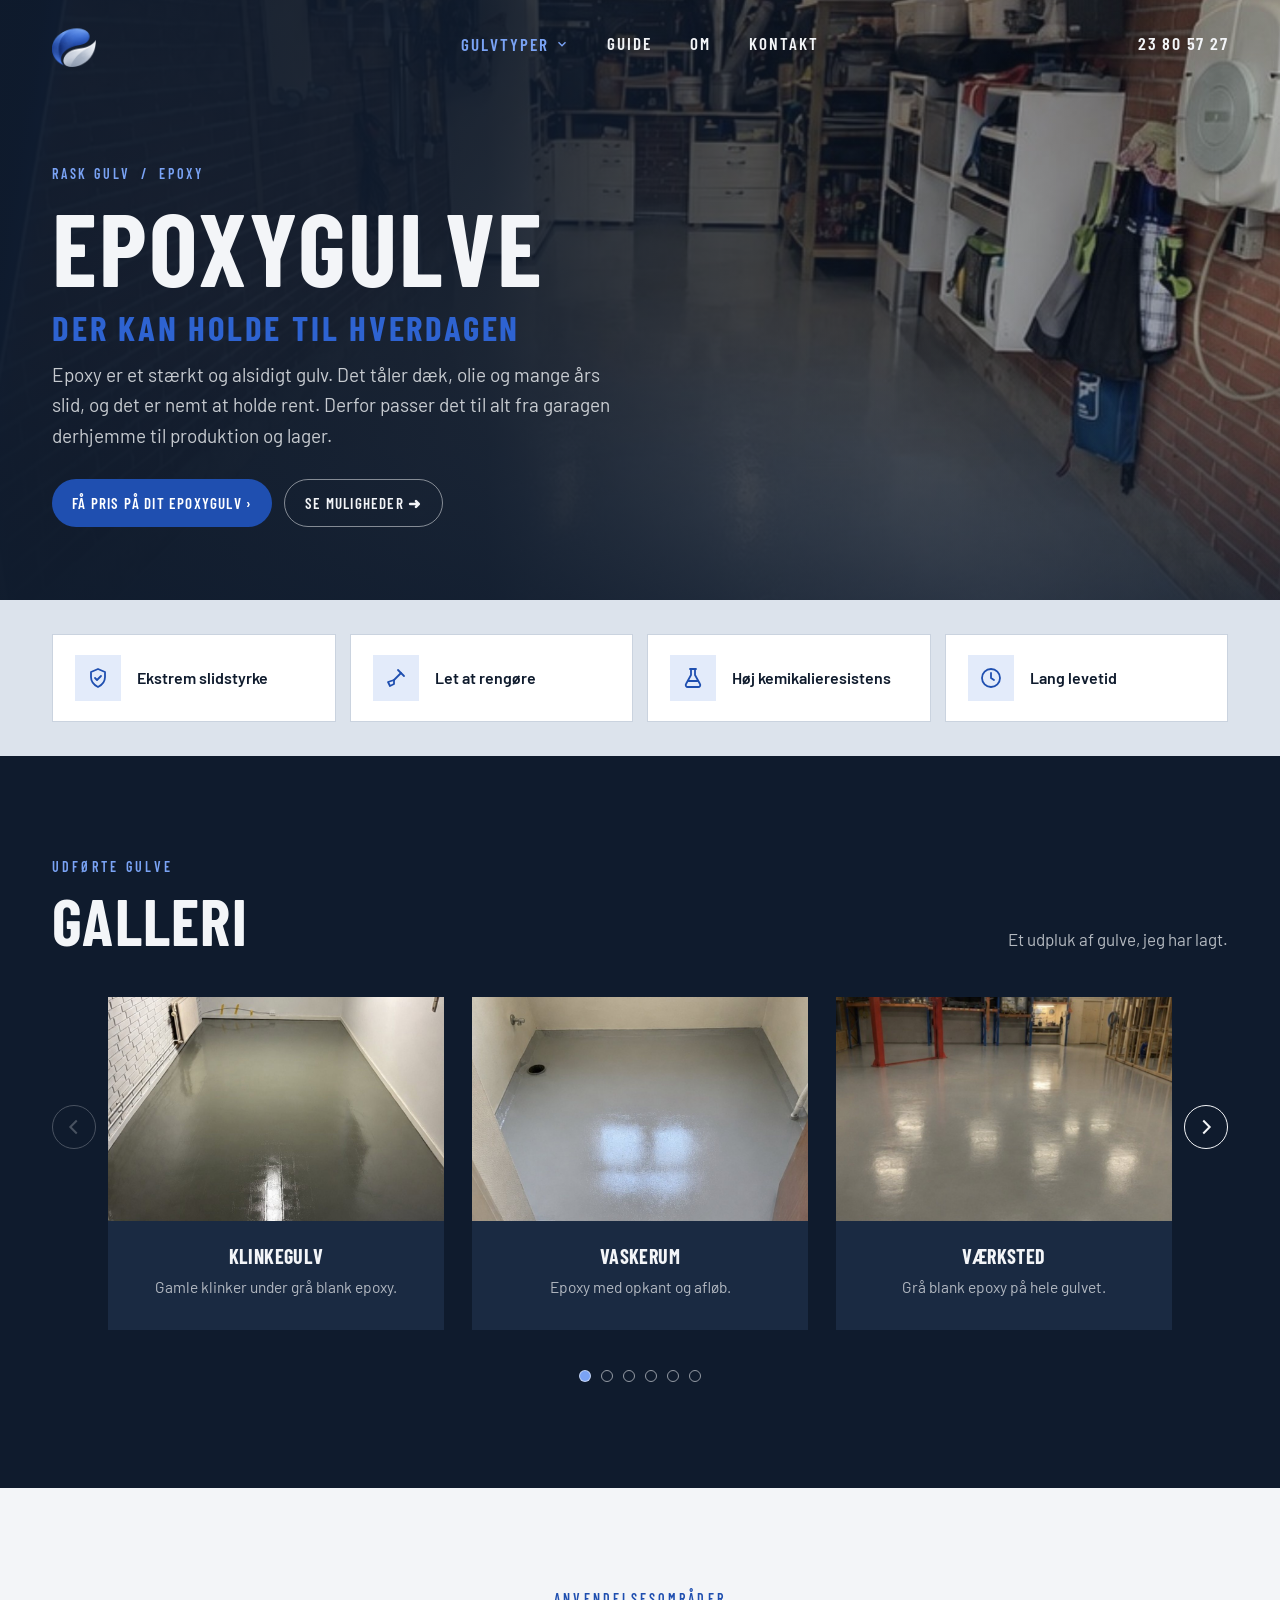
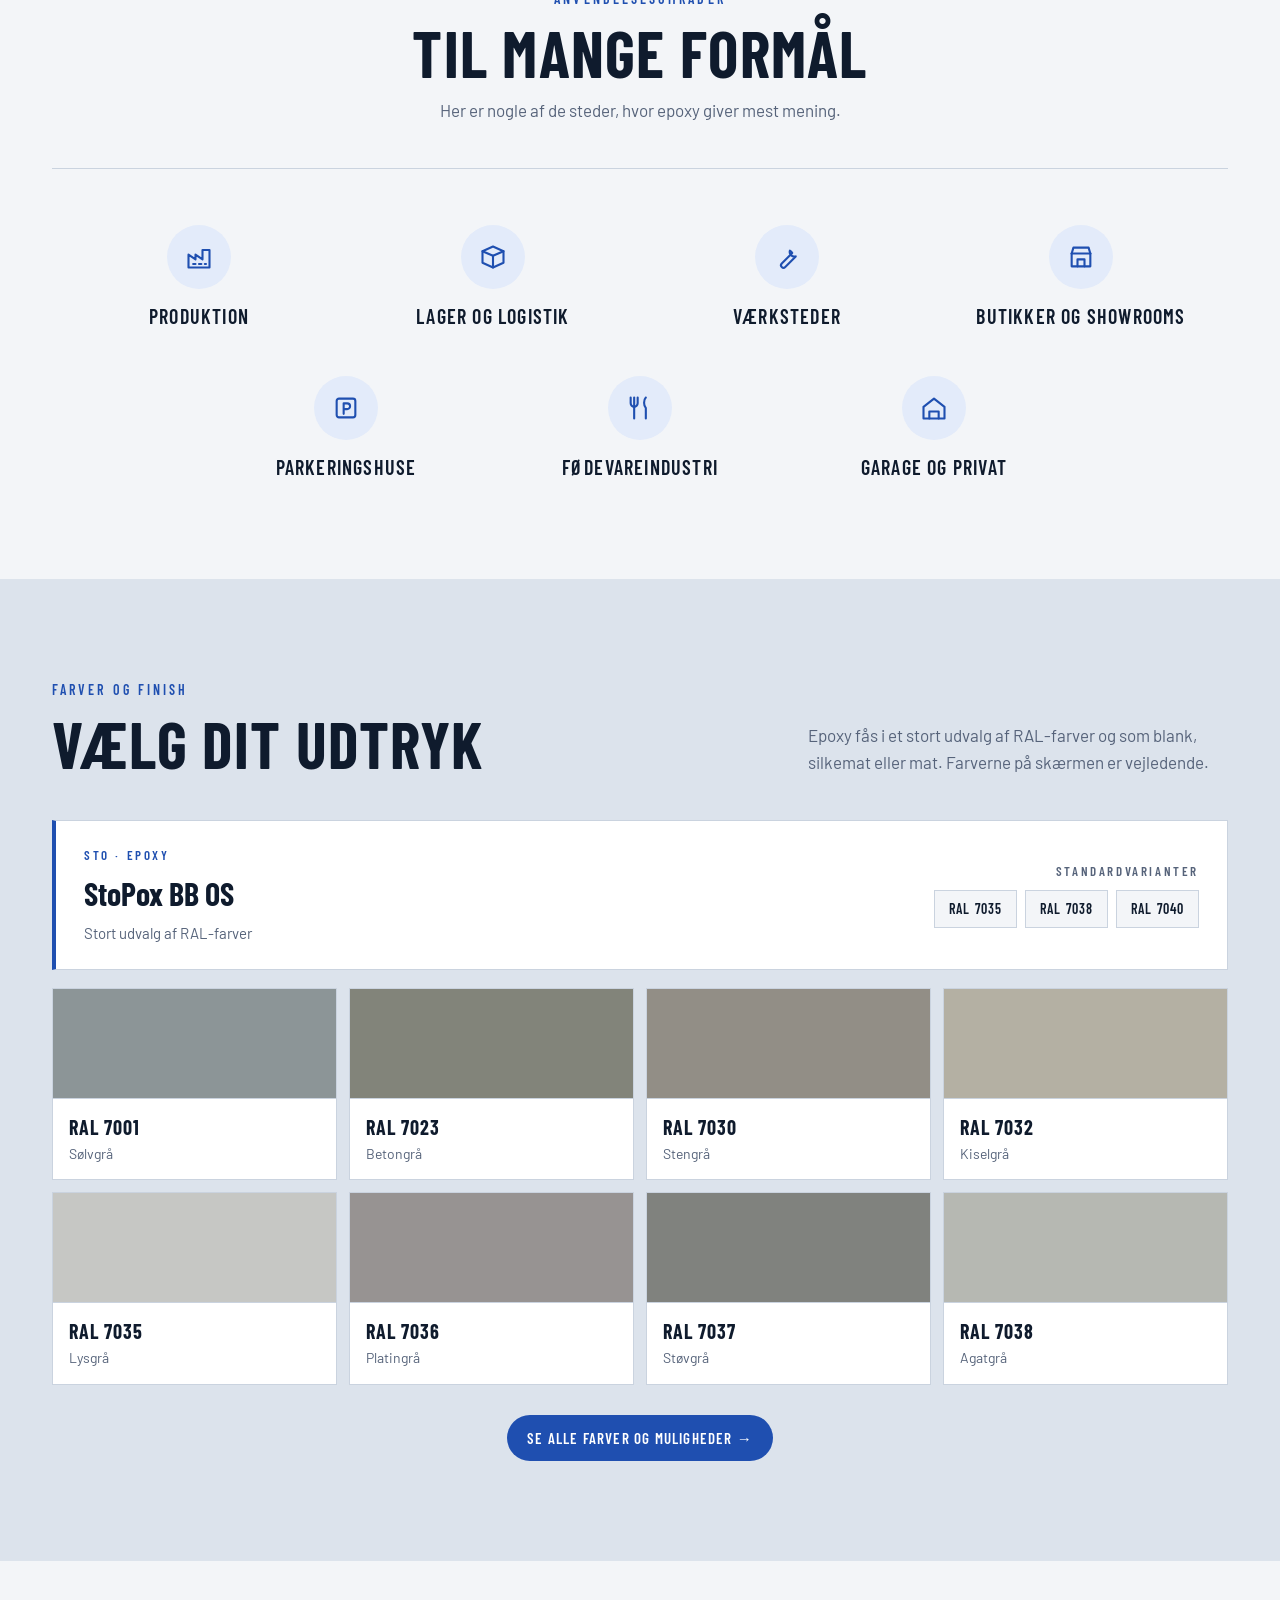
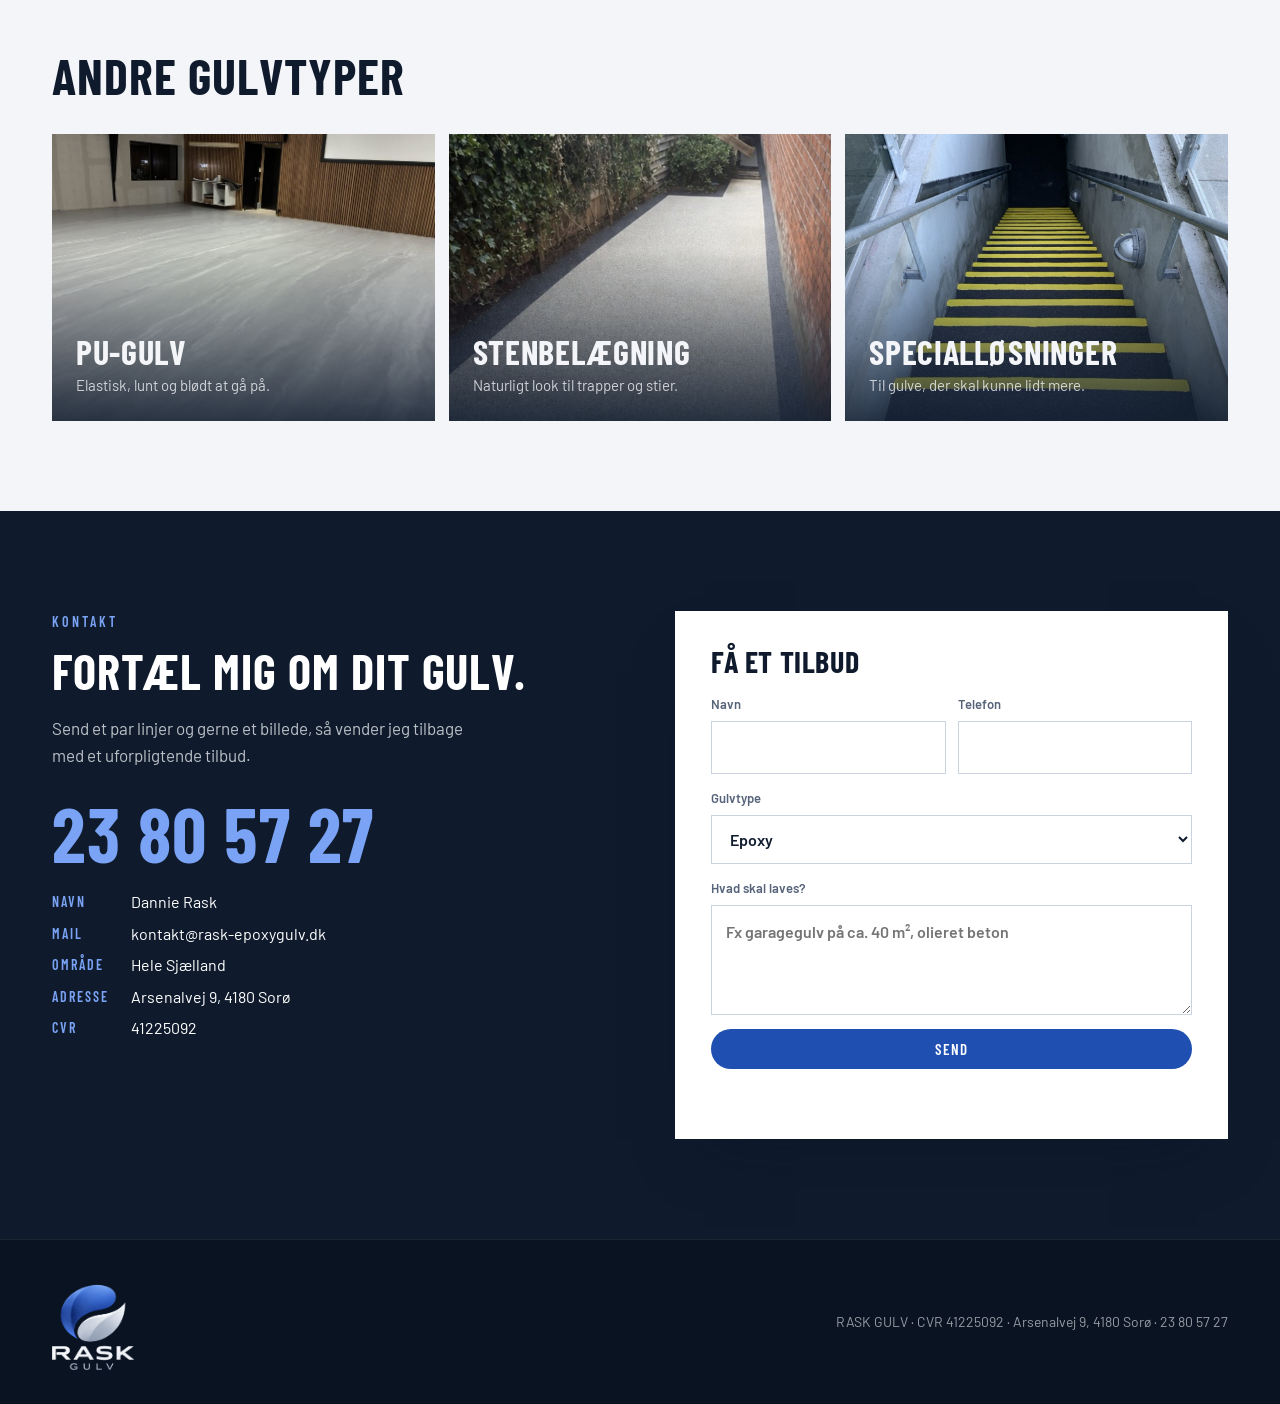
==== commit 5effc03d: "flere finisher" ====
--- a/epoxy.html
+++ b/epoxy.html
@@ -19,7 +19,7 @@
 <div class="wrap"><div class="crumb"><a href="index.html">RASK GULV</a><span>/</span><span>Epoxy</span></div>
 <h1>Epoxygulve<span>Der kan holde til hverdagen</span></h1>
 <p>Epoxy er et stærkt og alsidigt gulv. Det tåler dæk, olie og mange års slid, og det er nemt at holde rent. Derfor passer det til alt fra garagen derhjemme til produktion og lager.</p>
-<div class="ctas"><a href="kontakt.html" class="btn btn-rust">Få pris på dit epoxygulv ›</a><a href="#muligheder" class="btn btn-line">Se muligheder ↓</a></div>
+<div class="ctas"><a href="kontakt.html" class="btn btn-rust">Få pris på dit epoxygulv ›</a><a href="#muligheder" class="btn btn-line">Se muligheder ➜</a></div>
 </div></header>
 <section class="feat"><div class="wrap"><div class="grid"><div class="f"><span class="ico"><svg viewBox="0 0 24 24" fill="none" stroke="currentColor" stroke-width="1.8" stroke-linecap="round" stroke-linejoin="round" aria-hidden="true"><path d="M12 3l7 3v5c0 4.5-3 8-7 10-4-2-7-5.5-7-10V6z"/><path d="M9 12l2 2 4-4"/></svg></span><b>Ekstrem slidstyrke</b></div><div class="f"><span class="ico"><svg viewBox="0 0 24 24" fill="none" stroke="currentColor" stroke-width="1.8" stroke-linecap="round" stroke-linejoin="round" aria-hidden="true"><path d="M14 4l6 6"/><path d="M17 7l-7 7"/><path d="M10 14l-6 2 2 4 4-2z"/></svg></span><b>Let at rengøre</b></div><div class="f"><span class="ico"><svg viewBox="0 0 24 24" fill="none" stroke="currentColor" stroke-width="1.8" stroke-linecap="round" stroke-linejoin="round" aria-hidden="true"><path d="M9 3h6"/><path d="M10 3v6l-5 9a2 2 0 0 0 2 3h10a2 2 0 0 0 2-3l-5-9V3"/><path d="M7.5 15h9"/></svg></span><b>Høj kemikalieresistens</b></div><div class="f"><span class="ico"><svg viewBox="0 0 24 24" fill="none" stroke="currentColor" stroke-width="1.8" stroke-linecap="round" stroke-linejoin="round" aria-hidden="true"><circle cx="12" cy="12" r="9"/><path d="M12 7v5l3 2"/></svg></span><b>Lang levetid</b></div></div></div></section>
 <section class="sec dark" data-carousel>
@@ -46,6 +46,7 @@
       <p style="color:var(--muted);max-width:440px">Send et par linjer og gerne et billede, så vender jeg tilbage med et uforpligtende tilbud.</p>
       <a class="phone" href="tel:23805727">23 80 57 27</a>
       <dl>
+        <dt>Navn</dt><dd>Dannie Rask</dd>
         <dt>Mail</dt><dd>kontakt@rask-epoxygulv.dk</dd>
         <dt>Område</dt><dd>Hele Sjælland</dd>
         <dt>Adresse</dt><dd>Arsenalvej 9, 4180 Sorø</dd>
--- a/style.css
+++ b/style.css
@@ -79,7 +79,7 @@
 /* KONTAKT */
 .contact{background:var(--concrete);padding-block:100px}
 .contact .wrap{display:grid;grid-template-columns:1fr 1fr;gap:70px;align-items:start}
-.contact h2{margin:14px 0 20px}
+.contact h2{margin:14px 0 20px;font-size:clamp(34px,3.8vw,50px);white-space:nowrap}
 .contact .phone{display:block;font-family:var(--display);font-weight:700;font-size:clamp(48px,6vw,76px);color:var(--rust);letter-spacing:.02em;line-height:1;margin:26px 0 18px;user-select:all}
 .contact dl{display:grid;grid-template-columns:auto 1fr;gap:6px 22px;font-size:16px}
 .contact dt{font-family:var(--display);font-weight:600;letter-spacing:.14em;text-transform:uppercase;color:var(--muted);font-size:14px;padding-top:2px}
@@ -101,6 +101,7 @@
   .tgrid{grid-template-columns:1fr 1fr}
   .about .wrap,.contact .wrap{grid-template-columns:1fr;gap:44px}
   .types .head{flex-direction:column;align-items:start}
+  .contact h2{white-space:normal}
 }
 @media (max-width:600px){
   .wrap{padding-inline:18px}
@@ -177,7 +178,7 @@
 /* ---- om-side ---- */
 .bio{padding-block:110px}
 .bio .wrap{display:grid;grid-template-columns:1fr 1.15fr;gap:80px;align-items:start;max-width:1120px}
-.bio .photo{aspect-ratio:4/5;background:url(img/dannie.jpg) center 30%/cover}
+.bio .photo{aspect-ratio:2/3;background:url(img/dannie-full.png) center/cover}
 .bio .big{font-family:var(--display);font-weight:700;text-transform:uppercase;font-size:clamp(40px,4.4vw,58px);line-height:.98;margin-bottom:28px}
 .bio p{color:var(--muted);margin-bottom:16px;max-width:540px}
 .bio .quote{border-left:3px solid var(--rust);padding:6px 0 6px 22px;margin:30px 0;color:var(--ink);font-size:19px;max-width:520px}
@@ -546,6 +547,7 @@
 .dd.open .dd-btn svg{transform:rotate(180deg)}
 .dd{position:relative}
 .dd-menu{position:absolute;top:calc(100% + 12px);left:50%;transform:translate(-50%,-6px);width:560px;display:grid;grid-template-columns:1fr 1fr;gap:6px;padding:10px;background:#0F1B2D;border:1px solid rgba(243,245,248,.12);box-shadow:0 30px 60px -20px rgba(0,0,0,.6);opacity:0;visibility:hidden;transition:opacity .2s,transform .2s;z-index:50}
+@media (hover:hover) and (min-width:901px){.dd::after{content:"";position:absolute;top:100%;left:50%;width:560px;height:14px;transform:translateX(-50%)}}
 .dd.open .dd-menu{opacity:1;visibility:visible;transform:translate(-50%,0)}
 .dd-menu a{display:grid;grid-template-columns:64px 1fr;grid-template-rows:auto auto;column-gap:14px;align-items:center;padding:10px;color:#F3F5F8;transition:background .2s}
 .dd-menu a:hover,.dd-menu a.on{background:#1A2A42}
@@ -648,3 +650,36 @@
 @media (max-width:980px){.ral,.grid4{grid-template-columns:repeat(2,1fr)}.grid5{grid-template-columns:repeat(3,1fr)}.two-box{grid-template-columns:1fr;gap:0}.sysbox-r{text-align:left}.std{flex-direction:column;align-items:flex-start;gap:10px}}
 @media (max-width:560px){.grid5{grid-template-columns:repeat(2,1fr)}.ph-card .cap i{display:none}.rc span{height:80px}}
 .vb .cap i{display:none}
+
+/* Opdateret knap- og karruselstil, afstemt med Krattet Entreprise */
+.btn{padding:11px 20px;border-radius:999px;font-size:15px;letter-spacing:.08em}
+.carousel{padding-inline:56px}
+.track{gap:28px}
+.card{flex-basis:calc((100% - 56px)/3)}
+.card .ph{aspect-ratio:3/2}
+.card .body{padding:26px 24px 30px;text-align:center}
+.card h3{font-size:20px;margin-bottom:8px}
+.arr.side{top:calc(50% - 60px);width:44px;height:44px;border-radius:50%;z-index:3}
+.link-more{font-size:15px;letter-spacing:.08em}
+.car-nav .dots{gap:10px}
+.car-nav{position:relative;justify-content:flex-end;min-height:24px}
+.car-nav .link-more{margin-left:auto}
+.car-nav .dots{position:absolute;left:50%;top:50%;transform:translate(-50%,-50%);margin-left:0}
+.car-nav .dots button{width:12px;height:12px;border-radius:50%;border:1.5px solid rgba(243,245,248,.58);background:transparent;opacity:1}
+.sec.paper .car-nav .dots button:not(.on){border-color:rgba(15,27,45,.45)}
+.car-nav .dots button.on{opacity:1;background:var(--rust)}
+.sec.dark .car-nav .dots button.on{background:var(--rust-2)}
+@media (max-width:980px){.card{flex-basis:calc((100% - 28px)/2)}}
+@media (max-width:640px){
+  .carousel{padding-inline:0}
+  .track{gap:14px}
+  .card{flex-basis:84%}
+  .card .body{padding:24px 20px 26px}
+  .car-nav{align-items:flex-start;flex-wrap:wrap;gap:14px;margin-top:22px;padding-bottom:26px}
+  .car-nav .dots{top:auto;bottom:0;left:50%;transform:translateX(-50%)}
+  .link-more{font-size:13px;letter-spacing:.06em;line-height:1.4}
+}
+
+/* Menuen markeres med blå tekst i stedet for understregning */
+.topnav>a:after,.dd-btn:after{display:none}
+.topnav>a:hover,.dd-btn:hover,.topnav>a.on,.dd-btn.on,.dd.open .dd-btn{color:var(--rust-2)}
